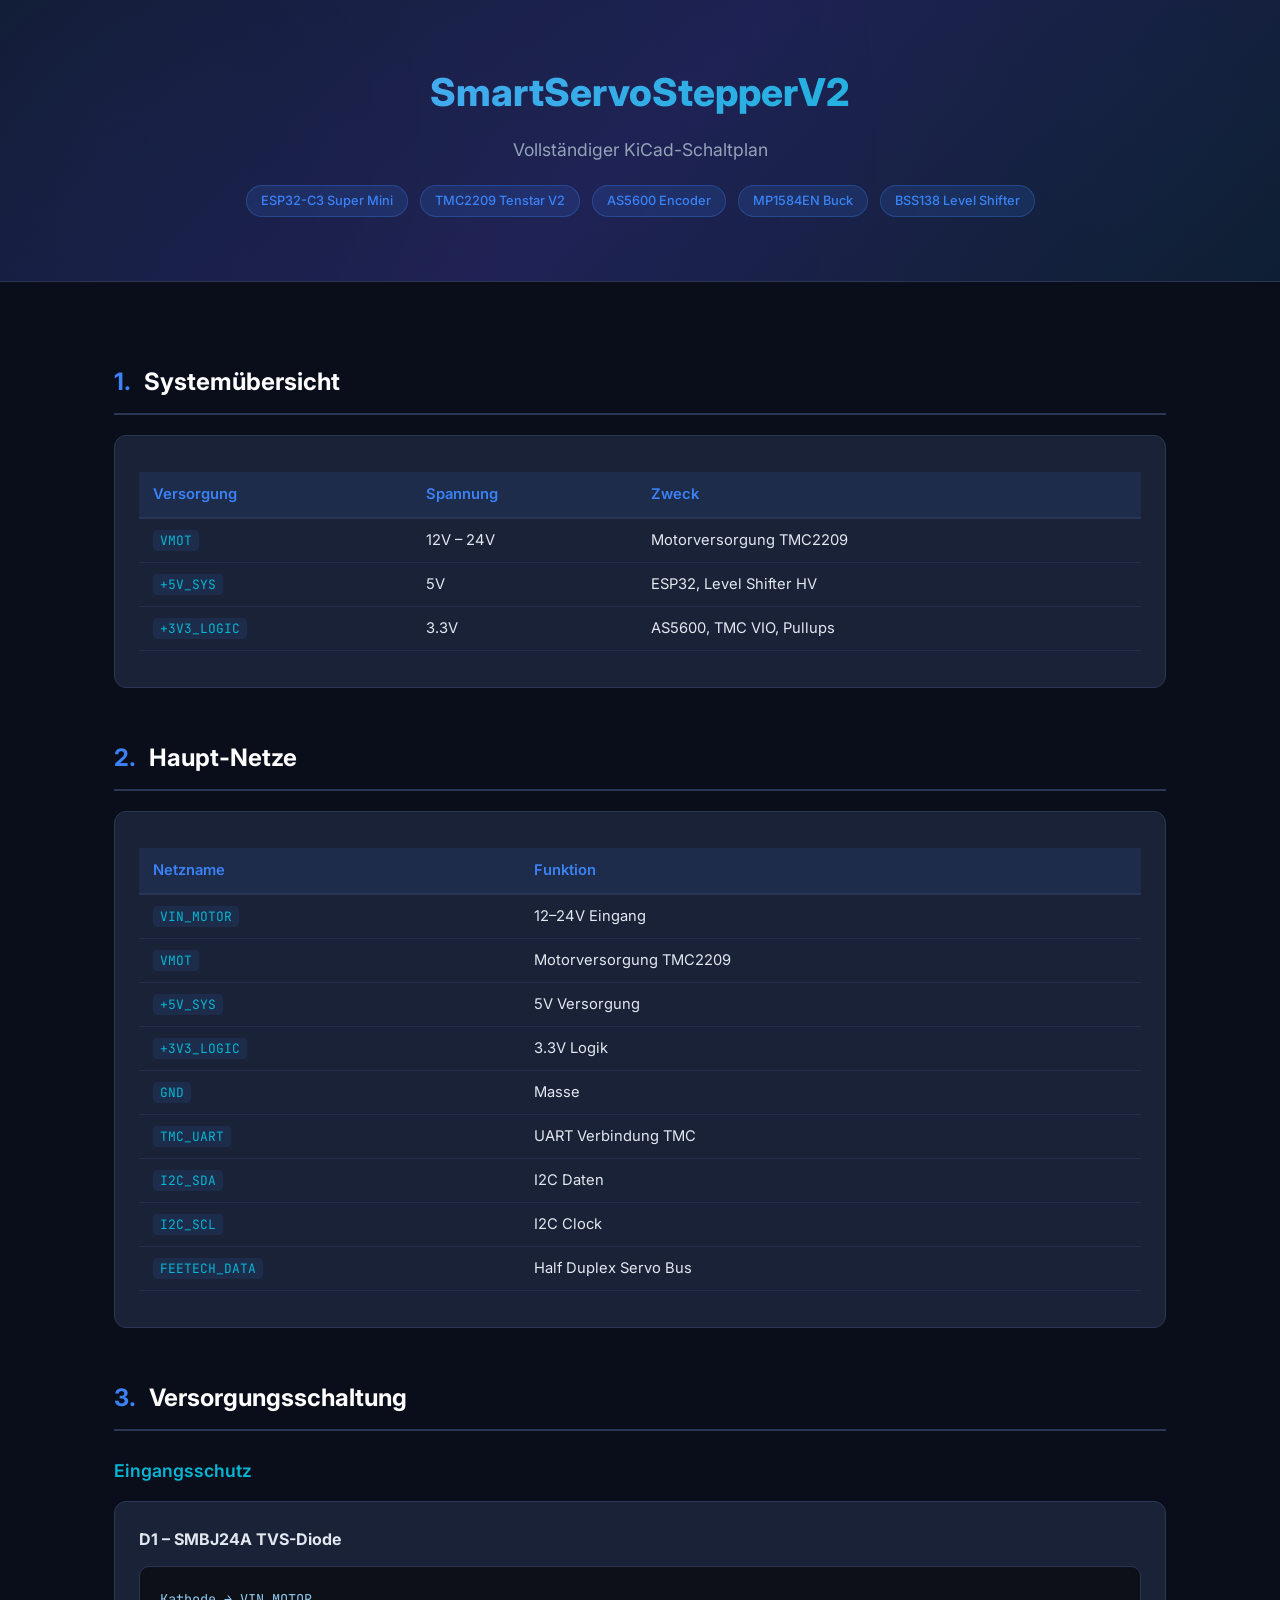
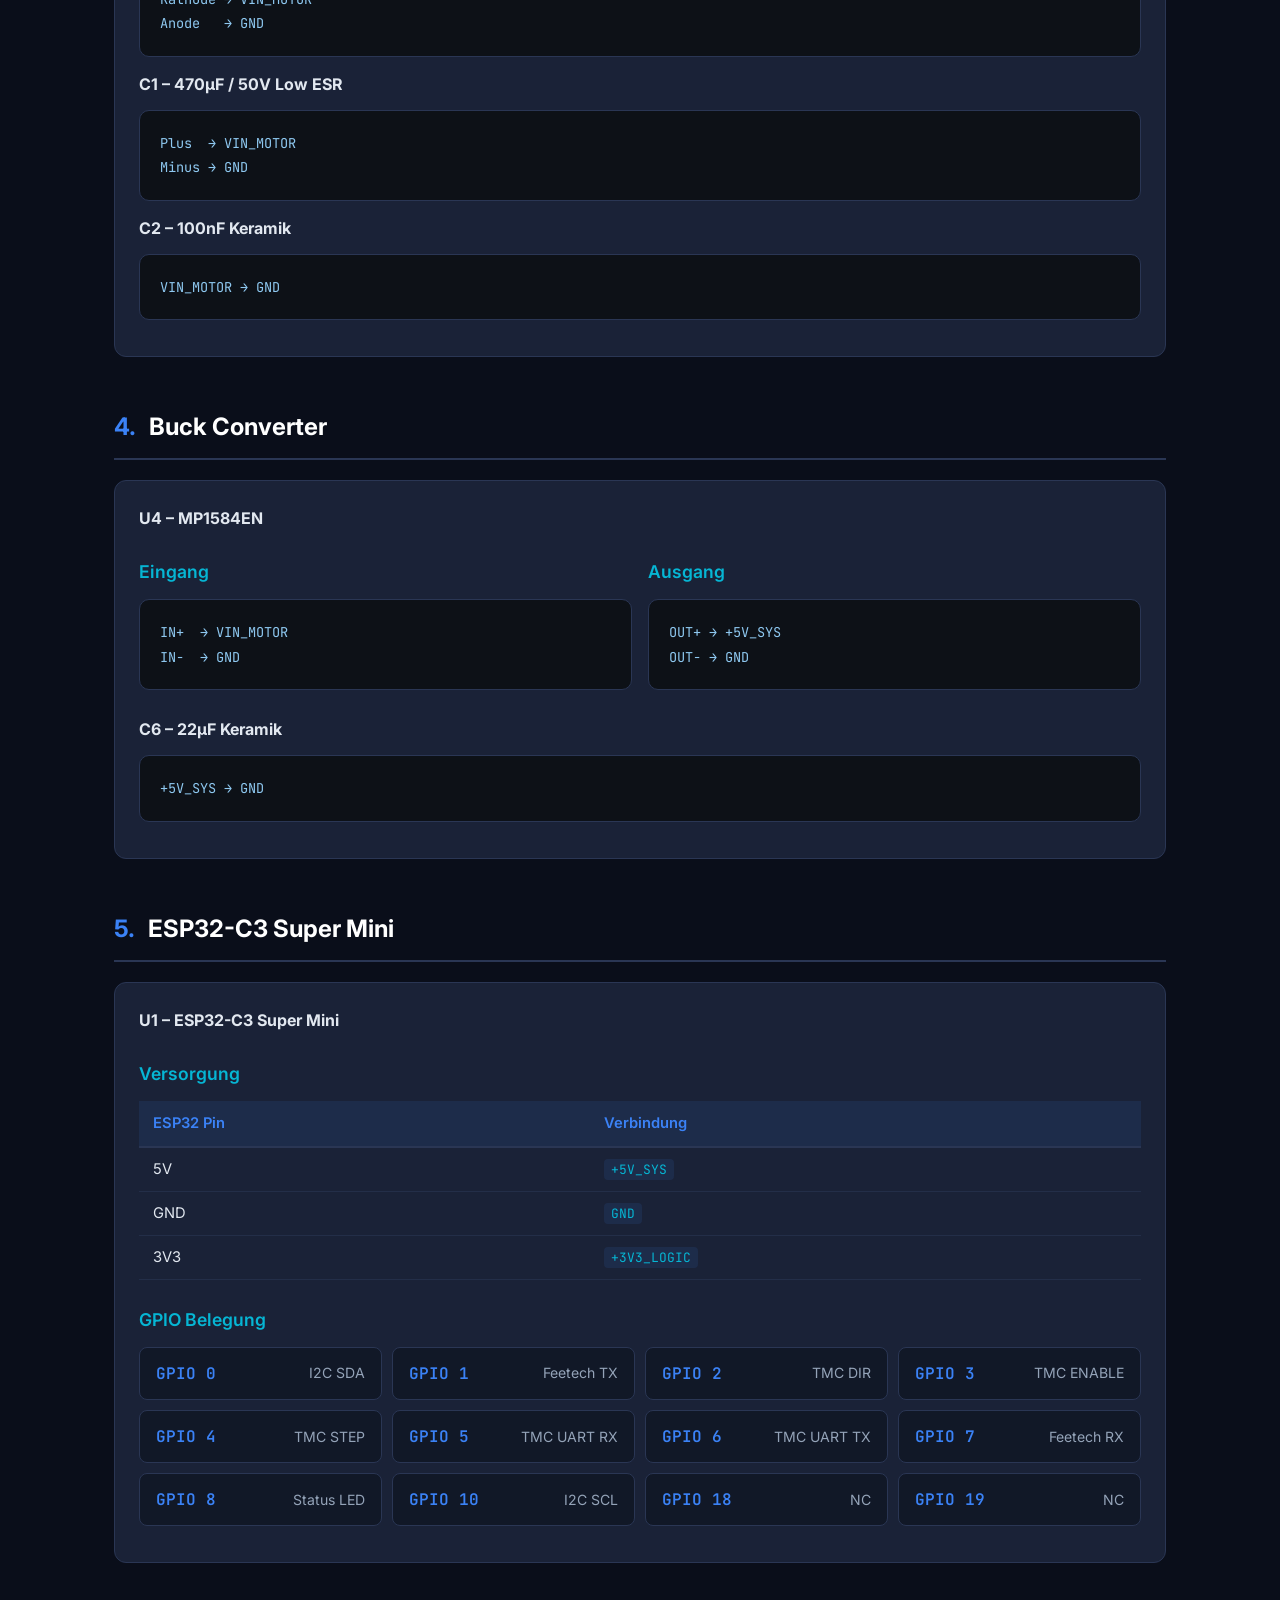
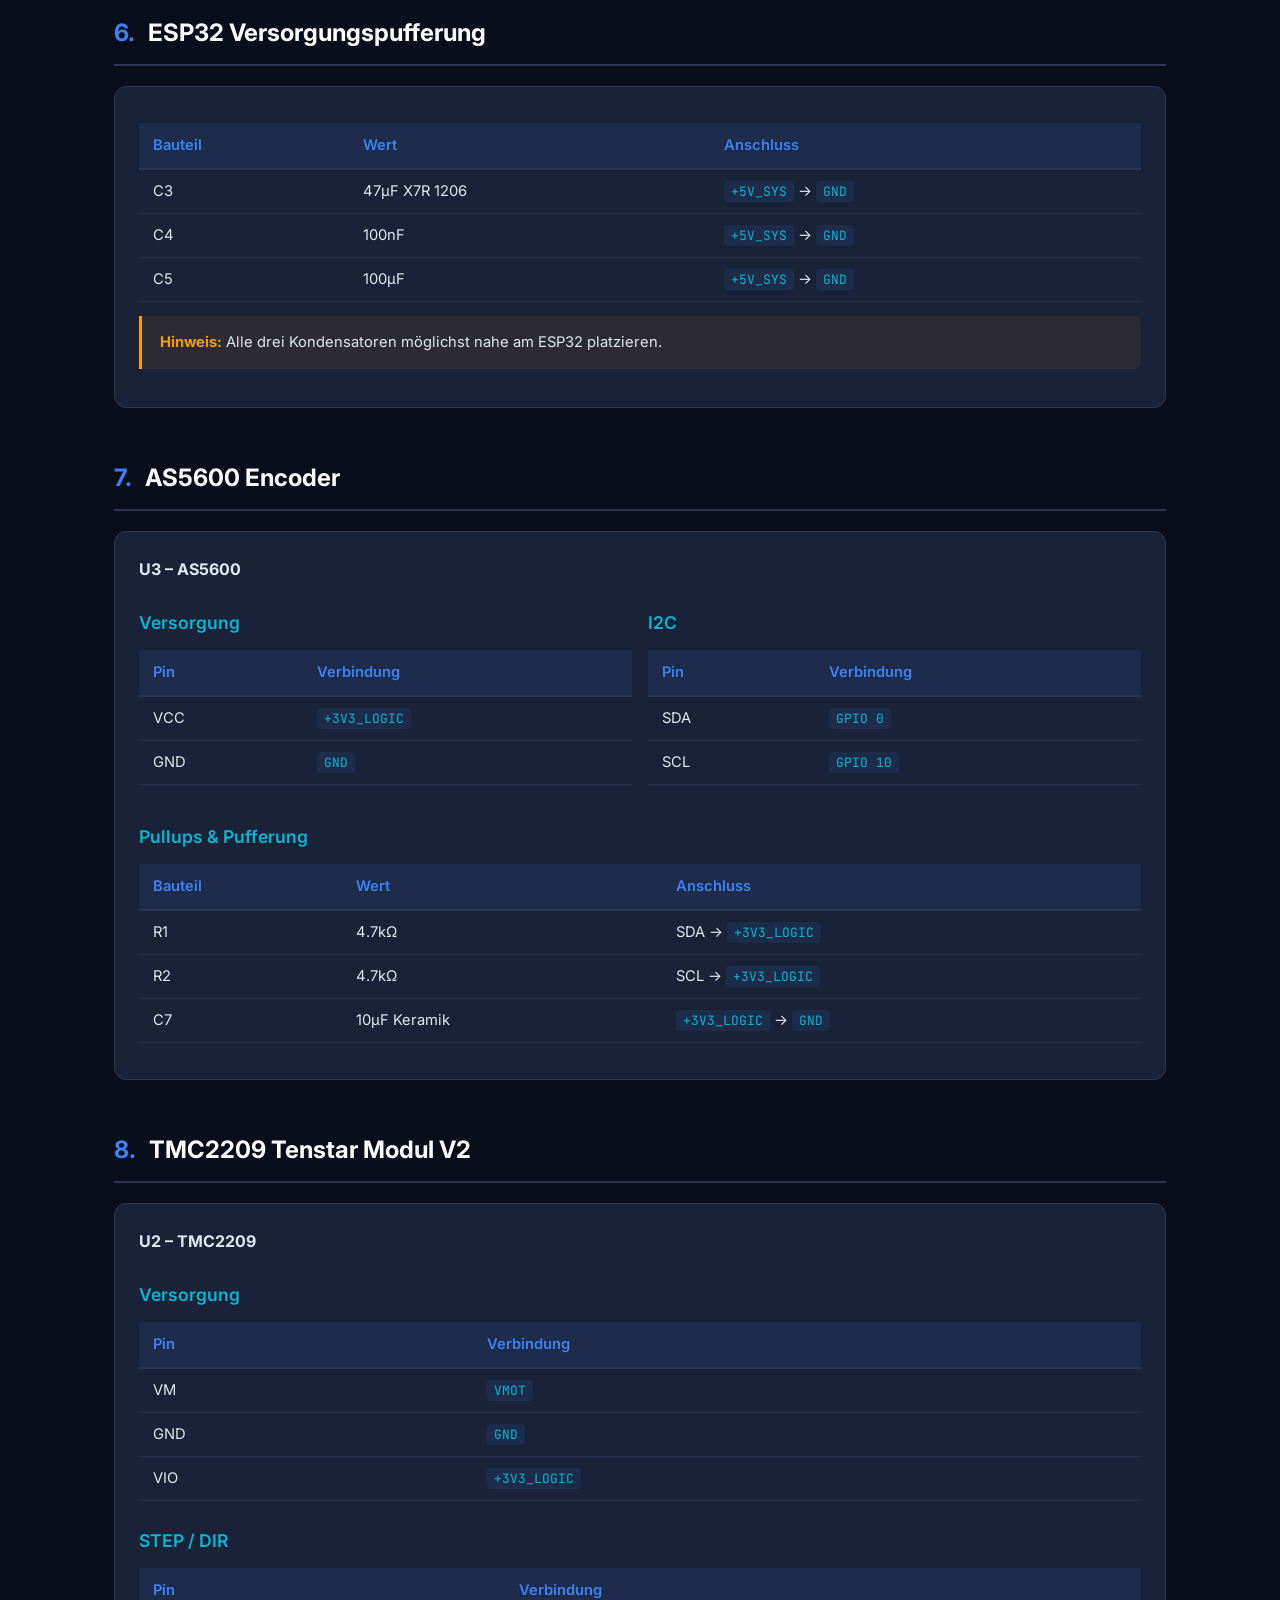
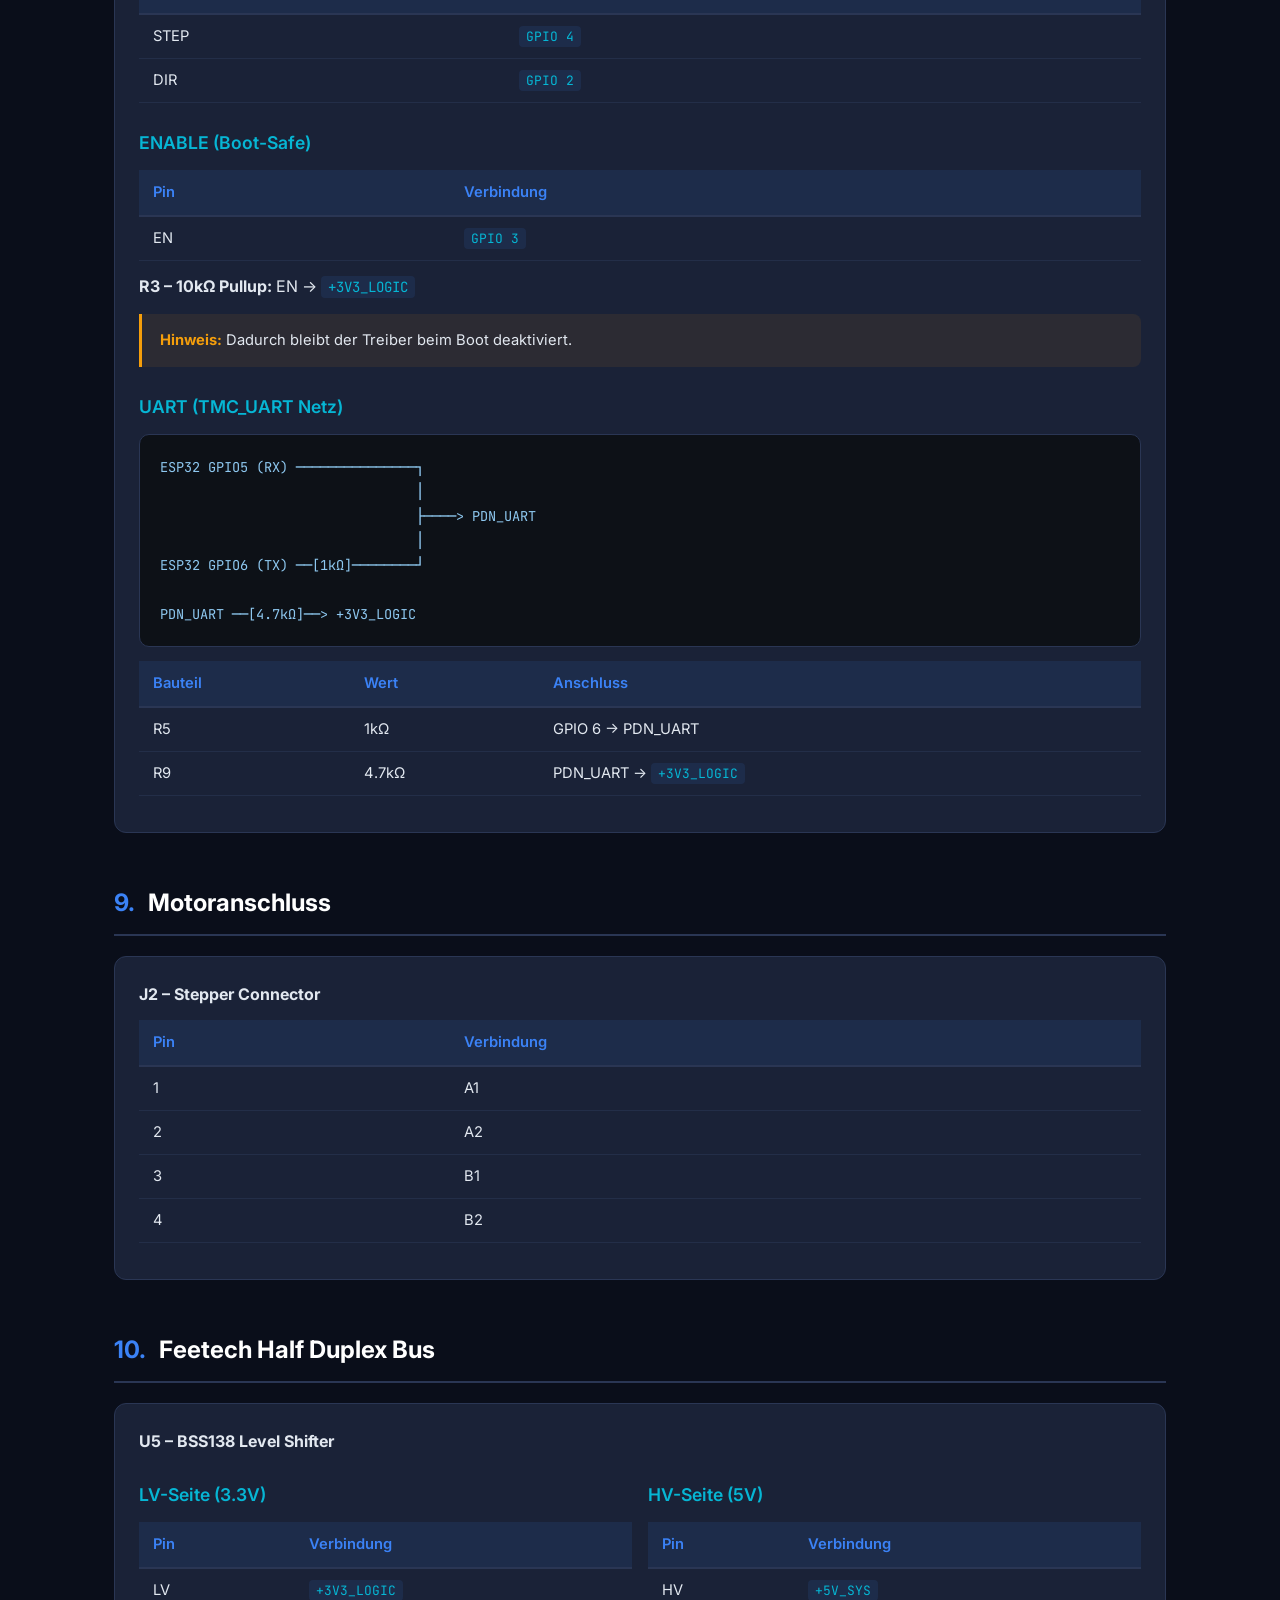
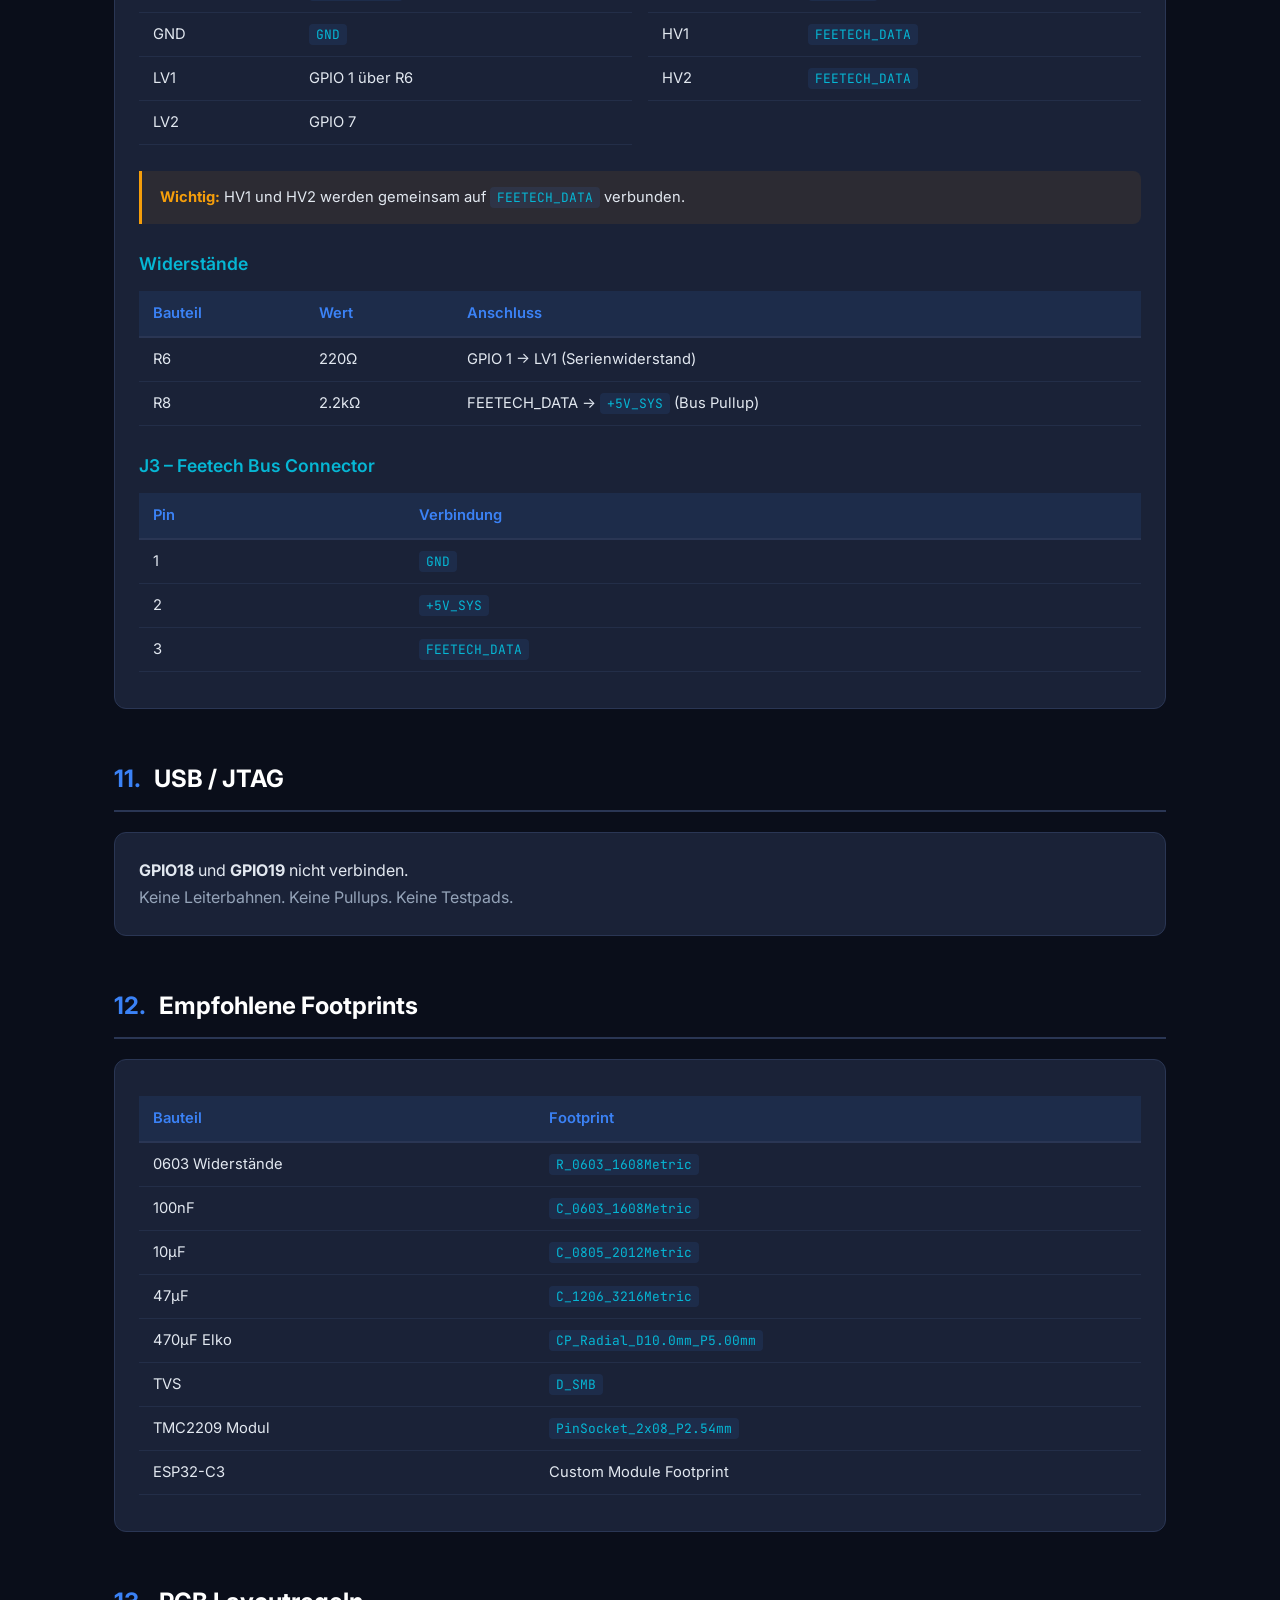
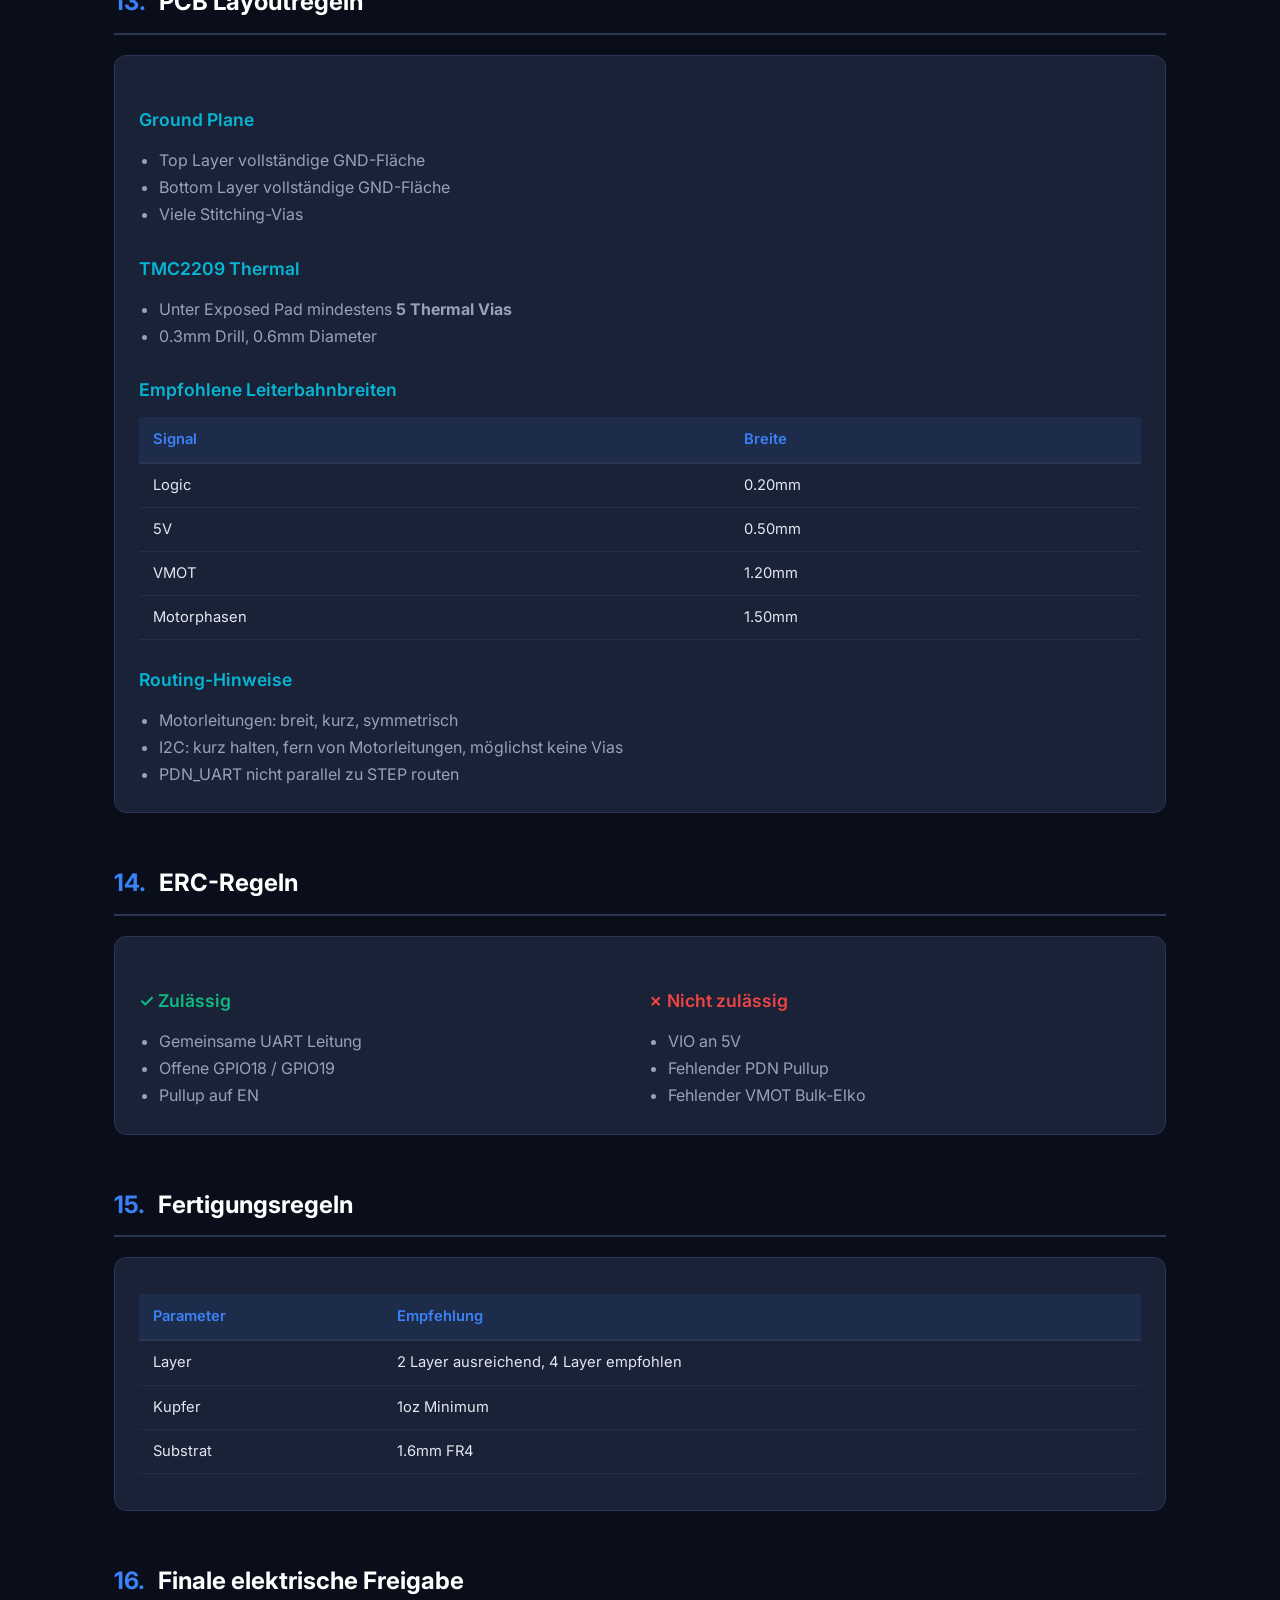
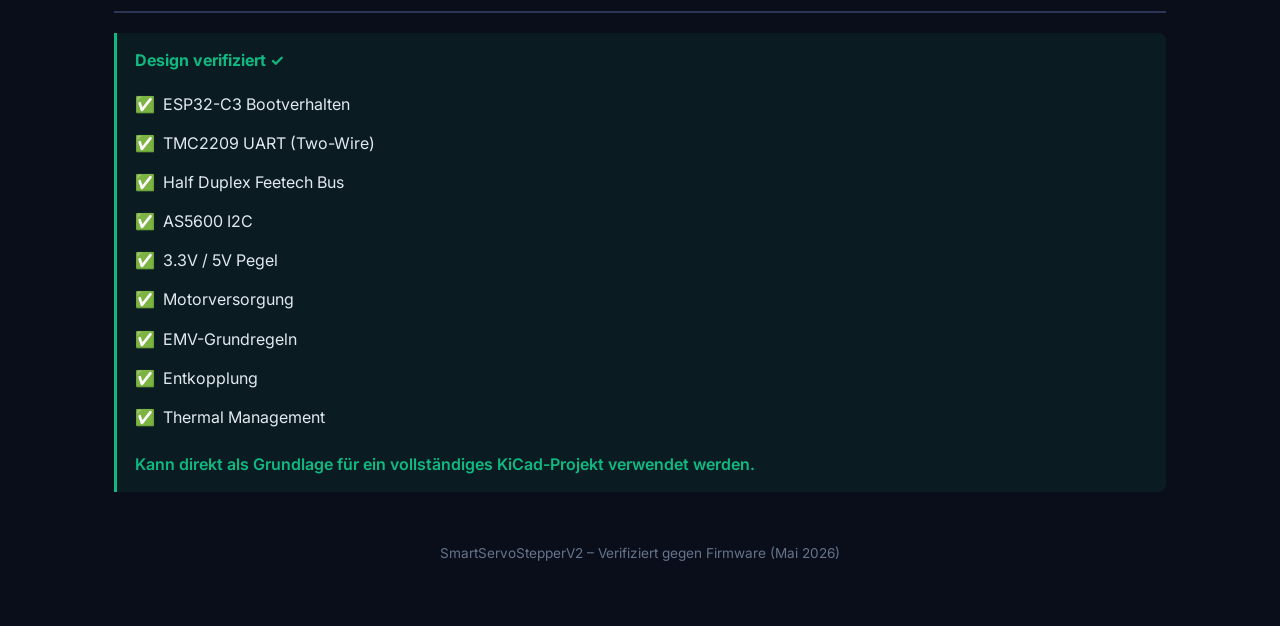
==== kicad/SmartServoStepperV2_Schematic.html @ 8434b0b7 "docs: Add HTML version of KiCad schematic reference" ====
<!DOCTYPE html>
<html lang="de">
<head>
<meta charset="UTF-8">
<meta name="viewport" content="width=device-width, initial-scale=1.0">
<title>SmartServoStepperV2 – KiCad Schaltplan</title>
<style>
@import url('https://fonts.googleapis.com/css2?family=Inter:wght@300;400;500;600;700;800&family=JetBrains+Mono:wght@400;500&display=swap');
*{margin:0;padding:0;box-sizing:border-box}
:root{--bg:#0a0e1a;--surface:#111827;--card:#1a2237;--border:#2a3654;--accent:#3b82f6;--accent2:#06b6d4;--green:#10b981;--yellow:#f59e0b;--red:#ef4444;--purple:#8b5cf6;--text:#e2e8f0;--muted:#94a3b8;--dim:#64748b}
body{font-family:'Inter',sans-serif;background:var(--bg);color:var(--text);line-height:1.7;padding:0}
.hero{background:linear-gradient(135deg,#0f172a 0%,#1e1b4b 50%,#0f172a 100%);padding:60px 40px;text-align:center;border-bottom:1px solid var(--border);position:relative;overflow:hidden}
.hero::before{content:'';position:absolute;top:-50%;left:-50%;width:200%;height:200%;background:radial-gradient(circle at 30% 50%,rgba(59,130,246,.08),transparent 50%),radial-gradient(circle at 70% 50%,rgba(6,182,212,.06),transparent 50%);animation:pulse 8s ease-in-out infinite alternate}
@keyframes pulse{0%{opacity:.5}100%{opacity:1}}
.hero h1{font-size:2.4em;font-weight:800;background:linear-gradient(135deg,#60a5fa,#06b6d4);-webkit-background-clip:text;-webkit-text-fill-color:transparent;position:relative}
.hero p{color:var(--muted);margin-top:10px;font-size:1.1em;position:relative}
.badge{display:inline-block;background:rgba(59,130,246,.15);border:1px solid rgba(59,130,246,.3);color:var(--accent);padding:4px 14px;border-radius:20px;font-size:.8em;margin:4px;font-weight:500}
.container{max-width:1100px;margin:0 auto;padding:30px 24px 60px}
h2{font-size:1.5em;font-weight:700;margin:50px 0 20px;padding-bottom:10px;border-bottom:2px solid var(--border);color:#fff}
h2 .num{color:var(--accent);margin-right:8px}
h3{font-size:1.1em;font-weight:600;color:var(--accent2);margin:25px 0 12px}
.card{background:var(--card);border:1px solid var(--border);border-radius:12px;padding:24px;margin:16px 0;transition:border-color .3s}
.card:hover{border-color:var(--accent)}
table{width:100%;border-collapse:collapse;margin:12px 0;font-size:.92em}
th{background:rgba(59,130,246,.1);color:var(--accent);text-align:left;padding:10px 14px;font-weight:600;border-bottom:2px solid var(--border)}
td{padding:9px 14px;border-bottom:1px solid rgba(42,54,84,.6)}
tr:hover td{background:rgba(59,130,246,.04)}
code{font-family:'JetBrains Mono',monospace;background:rgba(59,130,246,.1);padding:2px 7px;border-radius:4px;font-size:.88em;color:var(--accent2)}
.schem{background:#0d1117;border:1px solid var(--border);border-radius:10px;padding:20px;margin:12px 0;font-family:'JetBrains Mono',monospace;font-size:.85em;line-height:1.8;white-space:pre;overflow-x:auto;color:#8ec8f0}
.note{background:rgba(245,158,11,.08);border-left:3px solid var(--yellow);padding:14px 18px;border-radius:0 8px 8px 0;margin:14px 0;font-size:.92em}
.note strong{color:var(--yellow)}
.ok{background:rgba(16,185,129,.08);border-left:3px solid var(--green);padding:14px 18px;border-radius:0 8px 8px 0;margin:14px 0}
.ok strong{color:var(--green)}
.checklist{list-style:none;padding:0}
.checklist li{padding:6px 0;padding-left:28px;position:relative}
.checklist li::before{content:'✅';position:absolute;left:0}
.grid2{display:grid;grid-template-columns:1fr 1fr;gap:16px}
@media(max-width:700px){.grid2{grid-template-columns:1fr}}
.pin-grid{display:grid;grid-template-columns:repeat(auto-fill,minmax(220px,1fr));gap:10px;margin:12px 0}
.pin{background:var(--surface);border:1px solid var(--border);border-radius:8px;padding:12px 16px;display:flex;justify-content:space-between;align-items:center}
.pin .gpio{font-family:'JetBrains Mono',monospace;font-weight:600;color:var(--accent)}
.pin .fn{color:var(--muted);font-size:.88em}
.tag{display:inline-block;padding:2px 8px;border-radius:4px;font-size:.75em;font-weight:600}
.tag-pwr{background:rgba(239,68,68,.15);color:var(--red)}
.tag-sig{background:rgba(59,130,246,.15);color:var(--accent)}
.tag-bus{background:rgba(139,92,246,.15);color:var(--purple)}
.tag-io{background:rgba(16,185,129,.15);color:var(--green)}
</style>
</head>
<body>

<div class="hero">
<h1>SmartServoStepperV2</h1>
<p>Vollständiger KiCad-Schaltplan</p>
<div style="margin-top:16px">
<span class="badge">ESP32-C3 Super Mini</span>
<span class="badge">TMC2209 Tenstar V2</span>
<span class="badge">AS5600 Encoder</span>
<span class="badge">MP1584EN Buck</span>
<span class="badge">BSS138 Level Shifter</span>
</div>
</div>

<div class="container">

<!-- 1. Systemübersicht -->
<h2><span class="num">1.</span> Systemübersicht</h2>
<div class="card">
<table>
<tr><th>Versorgung</th><th>Spannung</th><th>Zweck</th></tr>
<tr><td><code>VMOT</code></td><td>12V – 24V</td><td>Motorversorgung TMC2209</td></tr>
<tr><td><code>+5V_SYS</code></td><td>5V</td><td>ESP32, Level Shifter HV</td></tr>
<tr><td><code>+3V3_LOGIC</code></td><td>3.3V</td><td>AS5600, TMC VIO, Pullups</td></tr>
</table>
</div>

<!-- 2. Haupt-Netze -->
<h2><span class="num">2.</span> Haupt-Netze</h2>
<div class="card">
<table>
<tr><th>Netzname</th><th>Funktion</th></tr>
<tr><td><code>VIN_MOTOR</code></td><td>12–24V Eingang</td></tr>
<tr><td><code>VMOT</code></td><td>Motorversorgung TMC2209</td></tr>
<tr><td><code>+5V_SYS</code></td><td>5V Versorgung</td></tr>
<tr><td><code>+3V3_LOGIC</code></td><td>3.3V Logik</td></tr>
<tr><td><code>GND</code></td><td>Masse</td></tr>
<tr><td><code>TMC_UART</code></td><td>UART Verbindung TMC</td></tr>
<tr><td><code>I2C_SDA</code></td><td>I2C Daten</td></tr>
<tr><td><code>I2C_SCL</code></td><td>I2C Clock</td></tr>
<tr><td><code>FEETECH_DATA</code></td><td>Half Duplex Servo Bus</td></tr>
</table>
</div>

<!-- 3. Versorgungsschaltung -->
<h2><span class="num">3.</span> Versorgungsschaltung</h2>

<h3>Eingangsschutz</h3>
<div class="card">
<p><strong>D1 – SMBJ24A TVS-Diode</strong></p>
<div class="schem">Kathode → VIN_MOTOR
Anode   → GND</div>
<p style="margin-top:14px"><strong>C1 – 470µF / 50V Low ESR</strong></p>
<div class="schem">Plus  → VIN_MOTOR
Minus → GND</div>
<p style="margin-top:14px"><strong>C2 – 100nF Keramik</strong></p>
<div class="schem">VIN_MOTOR → GND</div>
</div>

<!-- 4. Buck Converter -->
<h2><span class="num">4.</span> Buck Converter</h2>
<div class="card">
<p><strong>U4 – MP1584EN</strong></p>
<div class="grid2">
<div>
<h3>Eingang</h3>
<div class="schem">IN+  → VIN_MOTOR
IN−  → GND</div>
</div>
<div>
<h3>Ausgang</h3>
<div class="schem">OUT+ → +5V_SYS
OUT− → GND</div>
</div>
</div>
<p style="margin-top:14px"><strong>C6 – 22µF Keramik</strong></p>
<div class="schem">+5V_SYS → GND</div>
</div>

<!-- 5. ESP32-C3 -->
<h2><span class="num">5.</span> ESP32-C3 Super Mini</h2>
<div class="card">
<p><strong>U1 – ESP32-C3 Super Mini</strong></p>

<h3>Versorgung</h3>
<table>
<tr><th>ESP32 Pin</th><th>Verbindung</th></tr>
<tr><td>5V</td><td><code>+5V_SYS</code></td></tr>
<tr><td>GND</td><td><code>GND</code></td></tr>
<tr><td>3V3</td><td><code>+3V3_LOGIC</code></td></tr>
</table>

<h3>GPIO Belegung</h3>
<div class="pin-grid">
<div class="pin"><span class="gpio">GPIO 0</span><span class="fn">I2C SDA</span></div>
<div class="pin"><span class="gpio">GPIO 1</span><span class="fn">Feetech TX</span></div>
<div class="pin"><span class="gpio">GPIO 2</span><span class="fn">TMC DIR</span></div>
<div class="pin"><span class="gpio">GPIO 3</span><span class="fn">TMC ENABLE</span></div>
<div class="pin"><span class="gpio">GPIO 4</span><span class="fn">TMC STEP</span></div>
<div class="pin"><span class="gpio">GPIO 5</span><span class="fn">TMC UART RX</span></div>
<div class="pin"><span class="gpio">GPIO 6</span><span class="fn">TMC UART TX</span></div>
<div class="pin"><span class="gpio">GPIO 7</span><span class="fn">Feetech RX</span></div>
<div class="pin"><span class="gpio">GPIO 8</span><span class="fn">Status LED</span></div>
<div class="pin"><span class="gpio">GPIO 10</span><span class="fn">I2C SCL</span></div>
<div class="pin"><span class="gpio">GPIO 18</span><span class="fn">NC</span></div>
<div class="pin"><span class="gpio">GPIO 19</span><span class="fn">NC</span></div>
</div>
</div>

<!-- 6. ESP32 Pufferung -->
<h2><span class="num">6.</span> ESP32 Versorgungspufferung</h2>
<div class="card">
<table>
<tr><th>Bauteil</th><th>Wert</th><th>Anschluss</th></tr>
<tr><td>C3</td><td>47µF X7R 1206</td><td><code>+5V_SYS</code> → <code>GND</code></td></tr>
<tr><td>C4</td><td>100nF</td><td><code>+5V_SYS</code> → <code>GND</code></td></tr>
<tr><td>C5</td><td>100µF</td><td><code>+5V_SYS</code> → <code>GND</code></td></tr>
</table>
<div class="note"><strong>Hinweis:</strong> Alle drei Kondensatoren möglichst nahe am ESP32 platzieren.</div>
</div>

<!-- 7. AS5600 -->
<h2><span class="num">7.</span> AS5600 Encoder</h2>
<div class="card">
<p><strong>U3 – AS5600</strong></p>
<div class="grid2">
<div>
<h3>Versorgung</h3>
<table>
<tr><th>Pin</th><th>Verbindung</th></tr>
<tr><td>VCC</td><td><code>+3V3_LOGIC</code></td></tr>
<tr><td>GND</td><td><code>GND</code></td></tr>
</table>
</div>
<div>
<h3>I2C</h3>
<table>
<tr><th>Pin</th><th>Verbindung</th></tr>
<tr><td>SDA</td><td><code>GPIO 0</code></td></tr>
<tr><td>SCL</td><td><code>GPIO 10</code></td></tr>
</table>
</div>
</div>

<h3>Pullups &amp; Pufferung</h3>
<table>
<tr><th>Bauteil</th><th>Wert</th><th>Anschluss</th></tr>
<tr><td>R1</td><td>4.7kΩ</td><td>SDA → <code>+3V3_LOGIC</code></td></tr>
<tr><td>R2</td><td>4.7kΩ</td><td>SCL → <code>+3V3_LOGIC</code></td></tr>
<tr><td>C7</td><td>10µF Keramik</td><td><code>+3V3_LOGIC</code> → <code>GND</code></td></tr>
</table>
</div>

<!-- 8. TMC2209 -->
<h2><span class="num">8.</span> TMC2209 Tenstar Modul V2</h2>
<div class="card">
<p><strong>U2 – TMC2209</strong></p>

<h3>Versorgung</h3>
<table>
<tr><th>Pin</th><th>Verbindung</th></tr>
<tr><td>VM</td><td><code>VMOT</code></td></tr>
<tr><td>GND</td><td><code>GND</code></td></tr>
<tr><td>VIO</td><td><code>+3V3_LOGIC</code></td></tr>
</table>

<h3>STEP / DIR</h3>
<table>
<tr><th>Pin</th><th>Verbindung</th></tr>
<tr><td>STEP</td><td><code>GPIO 4</code></td></tr>
<tr><td>DIR</td><td><code>GPIO 2</code></td></tr>
</table>

<h3>ENABLE (Boot-Safe)</h3>
<table>
<tr><th>Pin</th><th>Verbindung</th></tr>
<tr><td>EN</td><td><code>GPIO 3</code></td></tr>
</table>
<p><strong>R3 – 10kΩ Pullup:</strong> EN → <code>+3V3_LOGIC</code></p>
<div class="note"><strong>Hinweis:</strong> Dadurch bleibt der Treiber beim Boot deaktiviert.</div>

<h3>UART (TMC_UART Netz)</h3>
<div class="schem">ESP32 GPIO5 (RX) ───────────────┐
                                │
                                ├────&gt; PDN_UART
                                │
ESP32 GPIO6 (TX) ──[1kΩ]────────┘

PDN_UART ──[4.7kΩ]──&gt; +3V3_LOGIC</div>
<table style="margin-top:14px">
<tr><th>Bauteil</th><th>Wert</th><th>Anschluss</th></tr>
<tr><td>R5</td><td>1kΩ</td><td>GPIO 6 → PDN_UART</td></tr>
<tr><td>R9</td><td>4.7kΩ</td><td>PDN_UART → <code>+3V3_LOGIC</code></td></tr>
</table>
</div>

<!-- 9. Motoranschluss -->
<h2><span class="num">9.</span> Motoranschluss</h2>
<div class="card">
<p><strong>J2 – Stepper Connector</strong></p>
<table>
<tr><th>Pin</th><th>Verbindung</th></tr>
<tr><td>1</td><td>A1</td></tr>
<tr><td>2</td><td>A2</td></tr>
<tr><td>3</td><td>B1</td></tr>
<tr><td>4</td><td>B2</td></tr>
</table>
</div>

<!-- 10. Feetech Bus -->
<h2><span class="num">10.</span> Feetech Half Duplex Bus</h2>
<div class="card">
<p><strong>U5 – BSS138 Level Shifter</strong></p>
<div class="grid2">
<div>
<h3>LV-Seite (3.3V)</h3>
<table>
<tr><th>Pin</th><th>Verbindung</th></tr>
<tr><td>LV</td><td><code>+3V3_LOGIC</code></td></tr>
<tr><td>GND</td><td><code>GND</code></td></tr>
<tr><td>LV1</td><td>GPIO 1 über R6</td></tr>
<tr><td>LV2</td><td>GPIO 7</td></tr>
</table>
</div>
<div>
<h3>HV-Seite (5V)</h3>
<table>
<tr><th>Pin</th><th>Verbindung</th></tr>
<tr><td>HV</td><td><code>+5V_SYS</code></td></tr>
<tr><td>HV1</td><td><code>FEETECH_DATA</code></td></tr>
<tr><td>HV2</td><td><code>FEETECH_DATA</code></td></tr>
</table>
</div>
</div>
<div class="note"><strong>Wichtig:</strong> HV1 und HV2 werden gemeinsam auf <code>FEETECH_DATA</code> verbunden.</div>

<h3>Widerstände</h3>
<table>
<tr><th>Bauteil</th><th>Wert</th><th>Anschluss</th></tr>
<tr><td>R6</td><td>220Ω</td><td>GPIO 1 → LV1 (Serienwiderstand)</td></tr>
<tr><td>R8</td><td>2.2kΩ</td><td>FEETECH_DATA → <code>+5V_SYS</code> (Bus Pullup)</td></tr>
</table>

<h3>J3 – Feetech Bus Connector</h3>
<table>
<tr><th>Pin</th><th>Verbindung</th></tr>
<tr><td>1</td><td><code>GND</code></td></tr>
<tr><td>2</td><td><code>+5V_SYS</code></td></tr>
<tr><td>3</td><td><code>FEETECH_DATA</code></td></tr>
</table>
</div>

<!-- 11. USB/JTAG -->
<h2><span class="num">11.</span> USB / JTAG</h2>
<div class="card">
<p><strong>GPIO18</strong> und <strong>GPIO19</strong> nicht verbinden.</p>
<p style="color:var(--muted)">Keine Leiterbahnen. Keine Pullups. Keine Testpads.</p>
</div>

<!-- 12. Footprints -->
<h2><span class="num">12.</span> Empfohlene Footprints</h2>
<div class="card">
<table>
<tr><th>Bauteil</th><th>Footprint</th></tr>
<tr><td>0603 Widerstände</td><td><code>R_0603_1608Metric</code></td></tr>
<tr><td>100nF</td><td><code>C_0603_1608Metric</code></td></tr>
<tr><td>10µF</td><td><code>C_0805_2012Metric</code></td></tr>
<tr><td>47µF</td><td><code>C_1206_3216Metric</code></td></tr>
<tr><td>470µF Elko</td><td><code>CP_Radial_D10.0mm_P5.00mm</code></td></tr>
<tr><td>TVS</td><td><code>D_SMB</code></td></tr>
<tr><td>TMC2209 Modul</td><td><code>PinSocket_2x08_P2.54mm</code></td></tr>
<tr><td>ESP32-C3</td><td>Custom Module Footprint</td></tr>
</table>
</div>

<!-- 13. PCB Layoutregeln -->
<h2><span class="num">13.</span> PCB Layoutregeln</h2>
<div class="card">
<h3>Ground Plane</h3>
<ul style="padding-left:20px;color:var(--muted)">
<li>Top Layer vollständige GND-Fläche</li>
<li>Bottom Layer vollständige GND-Fläche</li>
<li>Viele Stitching-Vias</li>
</ul>

<h3>TMC2209 Thermal</h3>
<ul style="padding-left:20px;color:var(--muted)">
<li>Unter Exposed Pad mindestens <strong>5 Thermal Vias</strong></li>
<li>0.3mm Drill, 0.6mm Diameter</li>
</ul>

<h3>Empfohlene Leiterbahnbreiten</h3>
<table>
<tr><th>Signal</th><th>Breite</th></tr>
<tr><td>Logic</td><td>0.20mm</td></tr>
<tr><td>5V</td><td>0.50mm</td></tr>
<tr><td>VMOT</td><td>1.20mm</td></tr>
<tr><td>Motorphasen</td><td>1.50mm</td></tr>
</table>

<h3>Routing-Hinweise</h3>
<ul style="padding-left:20px;color:var(--muted)">
<li>Motorleitungen: breit, kurz, symmetrisch</li>
<li>I2C: kurz halten, fern von Motorleitungen, möglichst keine Vias</li>
<li>PDN_UART nicht parallel zu STEP routen</li>
</ul>
</div>

<!-- 14. ERC -->
<h2><span class="num">14.</span> ERC-Regeln</h2>
<div class="card">
<div class="grid2">
<div>
<h3 style="color:var(--green)">✓ Zulässig</h3>
<ul style="padding-left:20px;color:var(--muted)">
<li>Gemeinsame UART Leitung</li>
<li>Offene GPIO18 / GPIO19</li>
<li>Pullup auf EN</li>
</ul>
</div>
<div>
<h3 style="color:var(--red)">✗ Nicht zulässig</h3>
<ul style="padding-left:20px;color:var(--muted)">
<li>VIO an 5V</li>
<li>Fehlender PDN Pullup</li>
<li>Fehlender VMOT Bulk-Elko</li>
</ul>
</div>
</div>
</div>

<!-- 15. Fertigung -->
<h2><span class="num">15.</span> Fertigungsregeln</h2>
<div class="card">
<table>
<tr><th>Parameter</th><th>Empfehlung</th></tr>
<tr><td>Layer</td><td>2 Layer ausreichend, 4 Layer empfohlen</td></tr>
<tr><td>Kupfer</td><td>1oz Minimum</td></tr>
<tr><td>Substrat</td><td>1.6mm FR4</td></tr>
</table>
</div>

<!-- 16. Freigabe -->
<h2><span class="num">16.</span> Finale elektrische Freigabe</h2>
<div class="ok">
<strong>Design verifiziert ✓</strong>
<ul class="checklist" style="margin-top:10px">
<li>ESP32-C3 Bootverhalten</li>
<li>TMC2209 UART (Two-Wire)</li>
<li>Half Duplex Feetech Bus</li>
<li>AS5600 I2C</li>
<li>3.3V / 5V Pegel</li>
<li>Motorversorgung</li>
<li>EMV-Grundregeln</li>
<li>Entkopplung</li>
<li>Thermal Management</li>
</ul>
<p style="margin-top:14px;color:var(--green);font-weight:600">Kann direkt als Grundlage für ein vollständiges KiCad-Projekt verwendet werden.</p>
</div>

<p style="text-align:center;color:var(--dim);margin-top:50px;font-size:.85em">SmartServoStepperV2 – Verifiziert gegen Firmware (Mai 2026)</p>

</div>
</body>
</html>
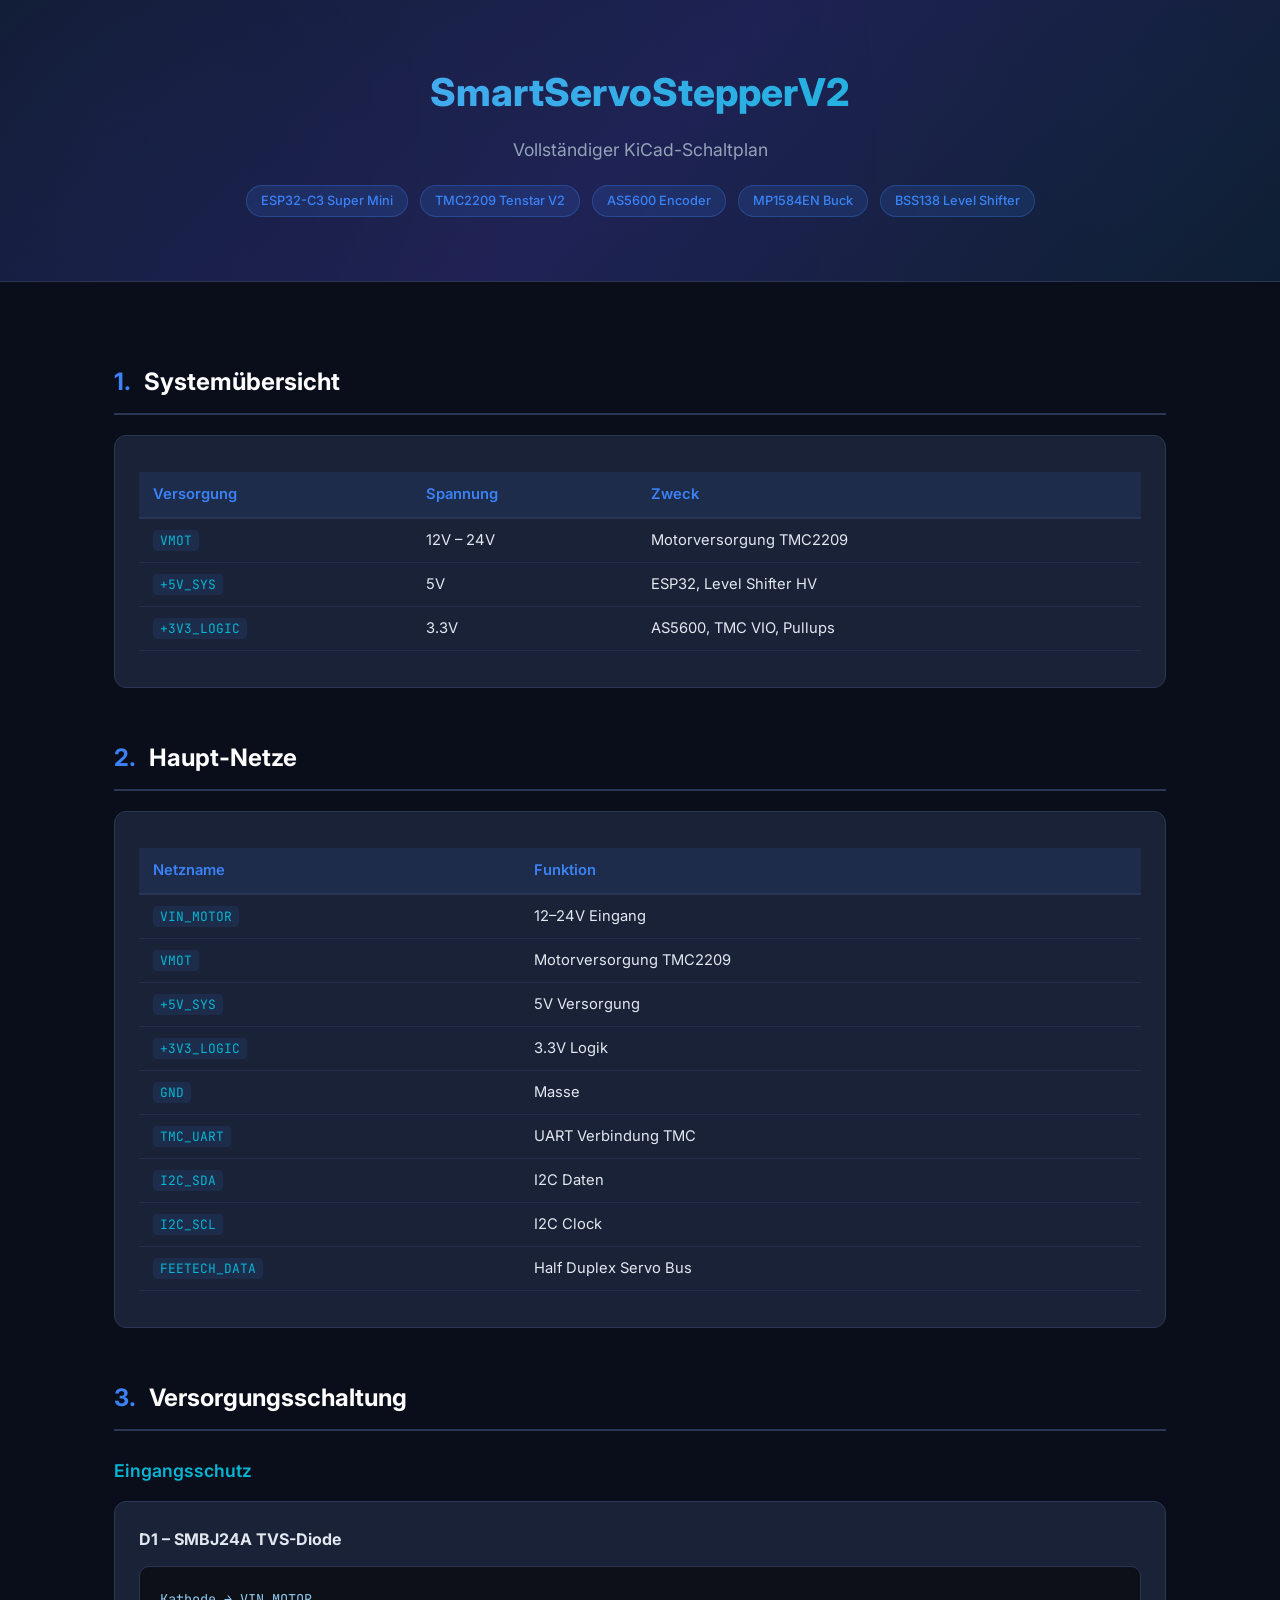
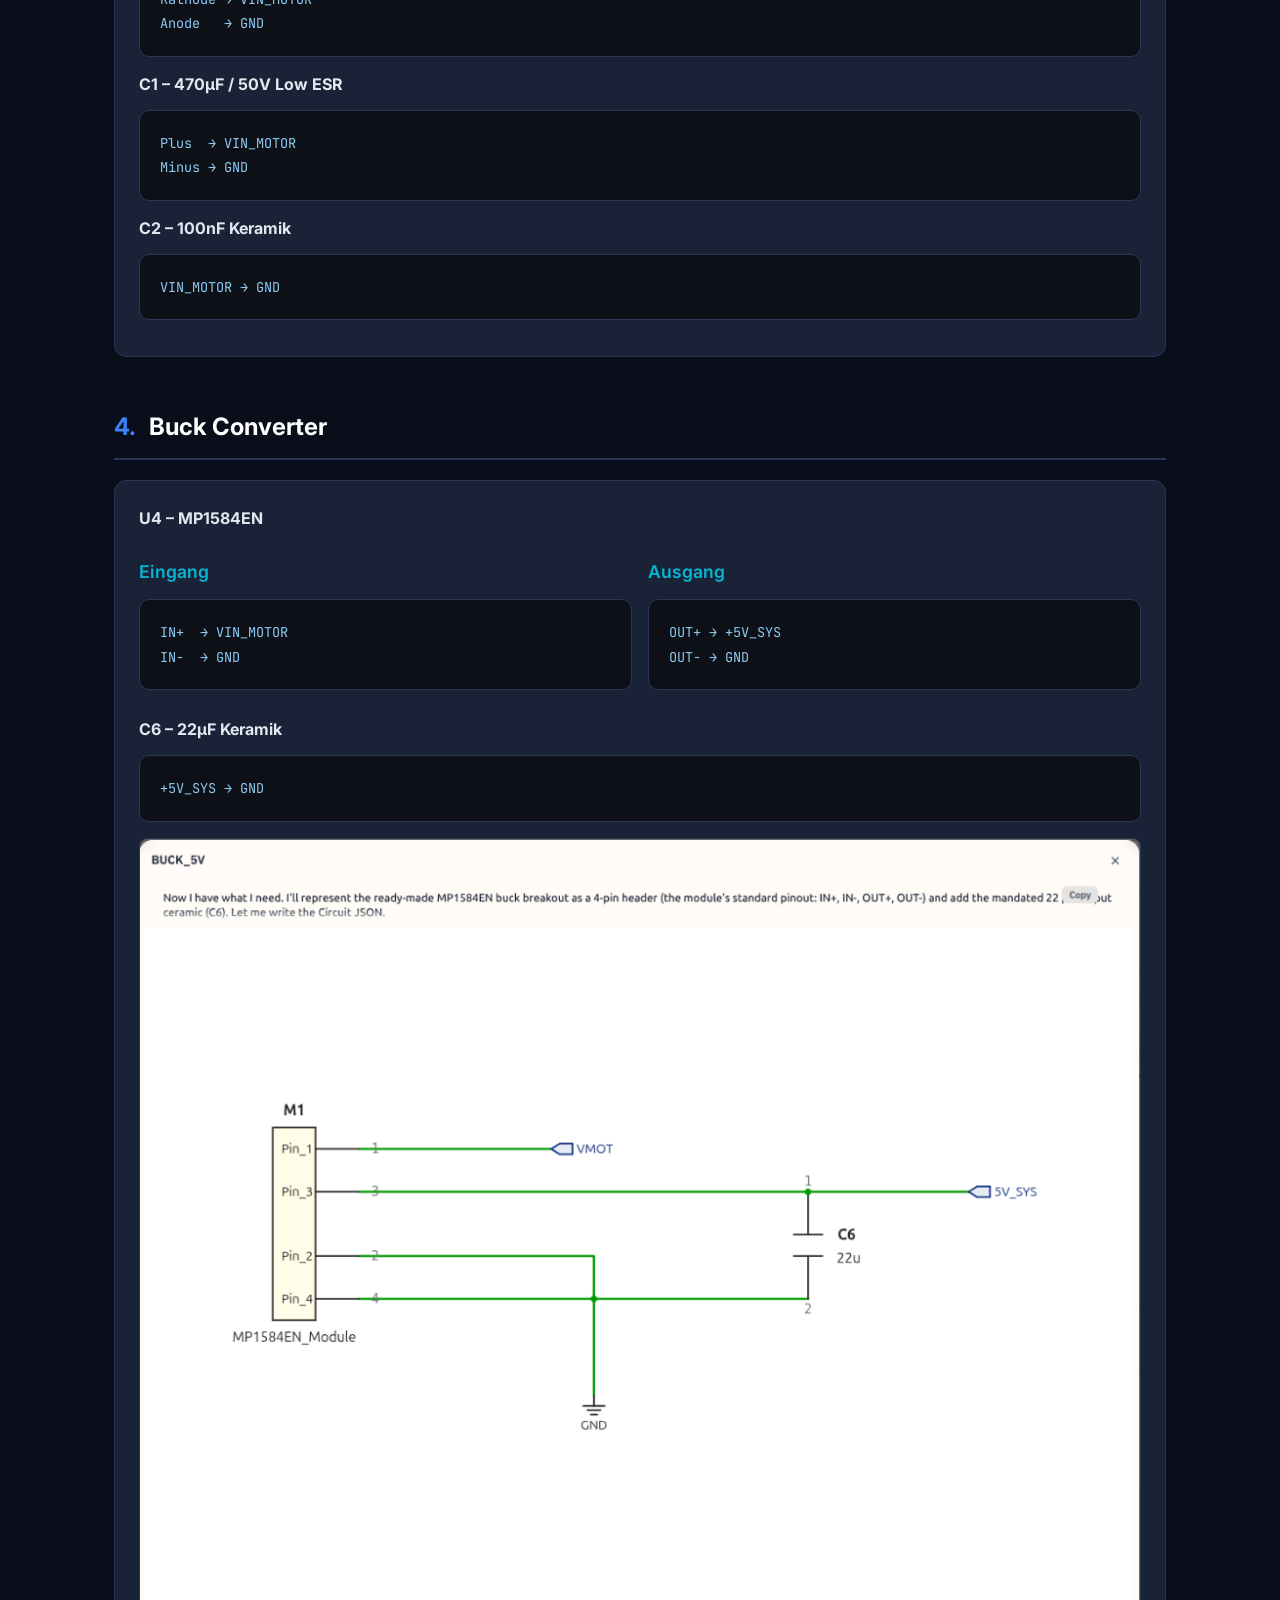
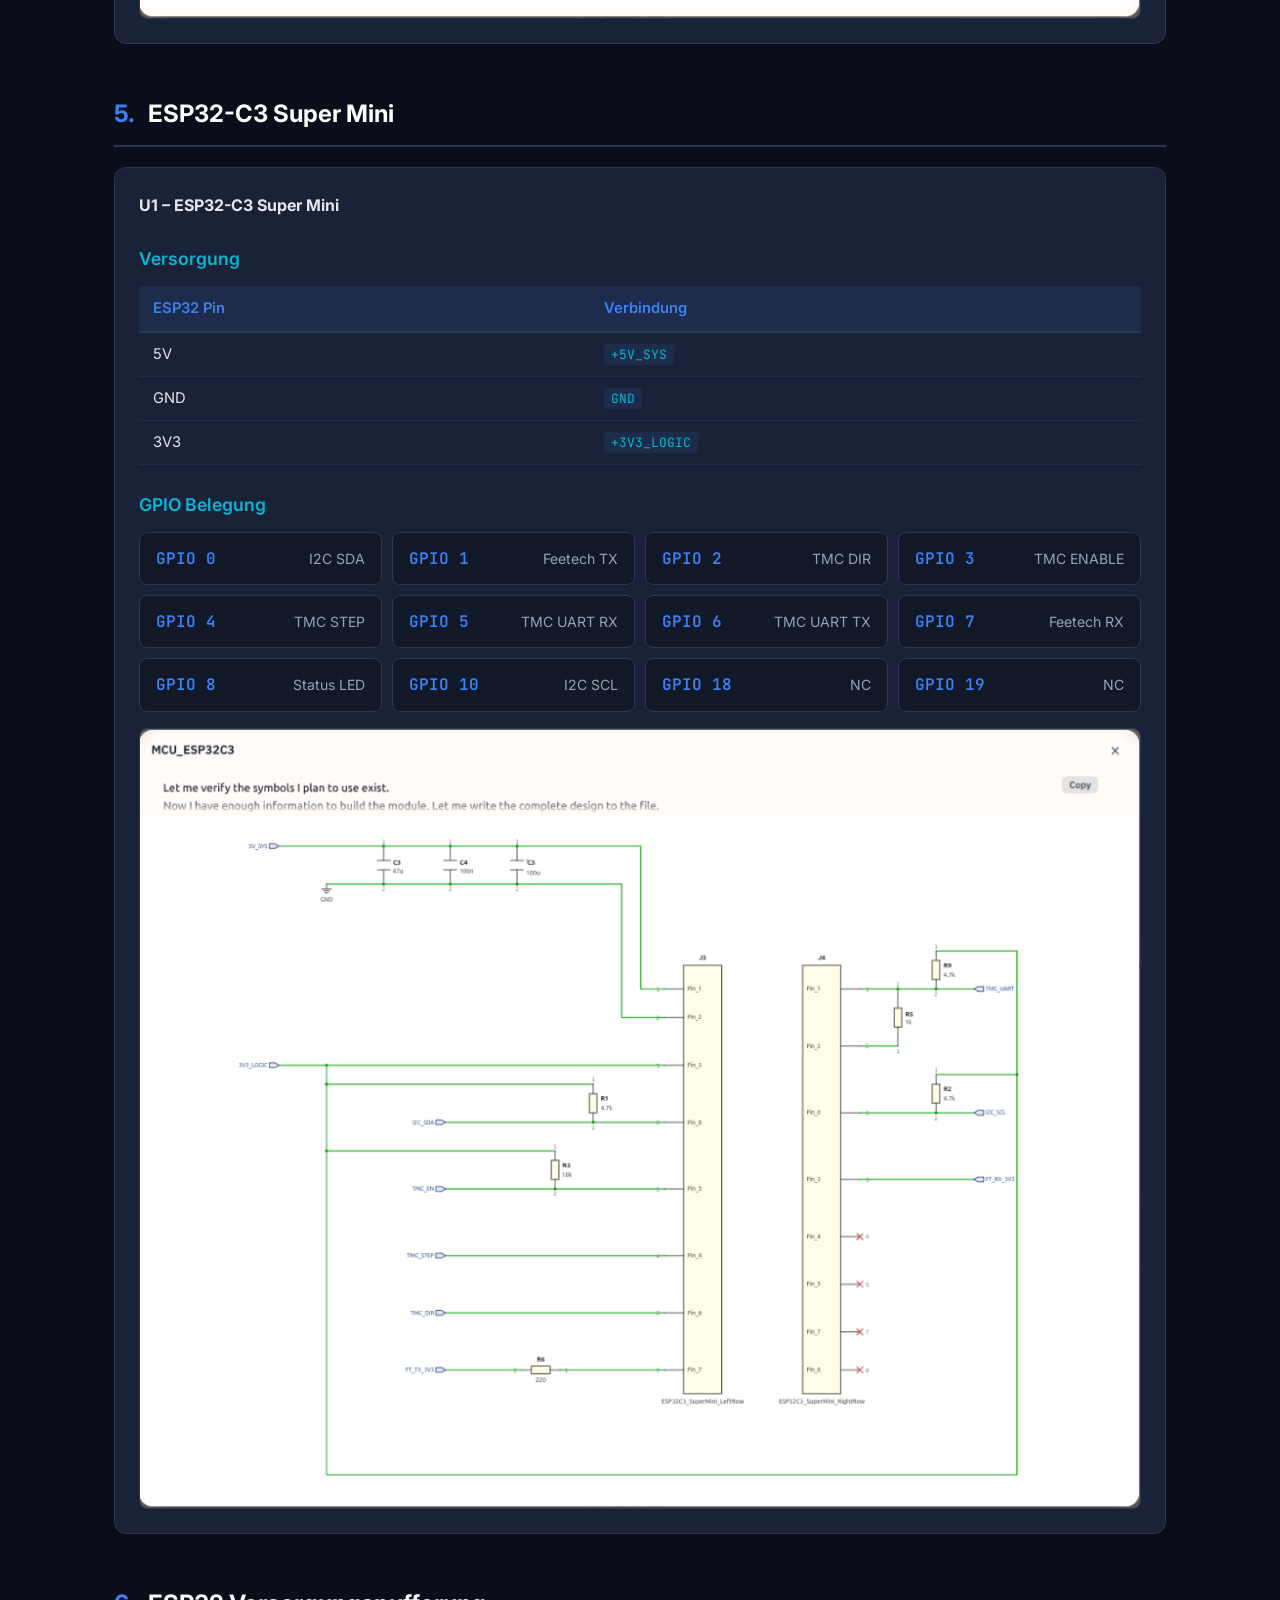
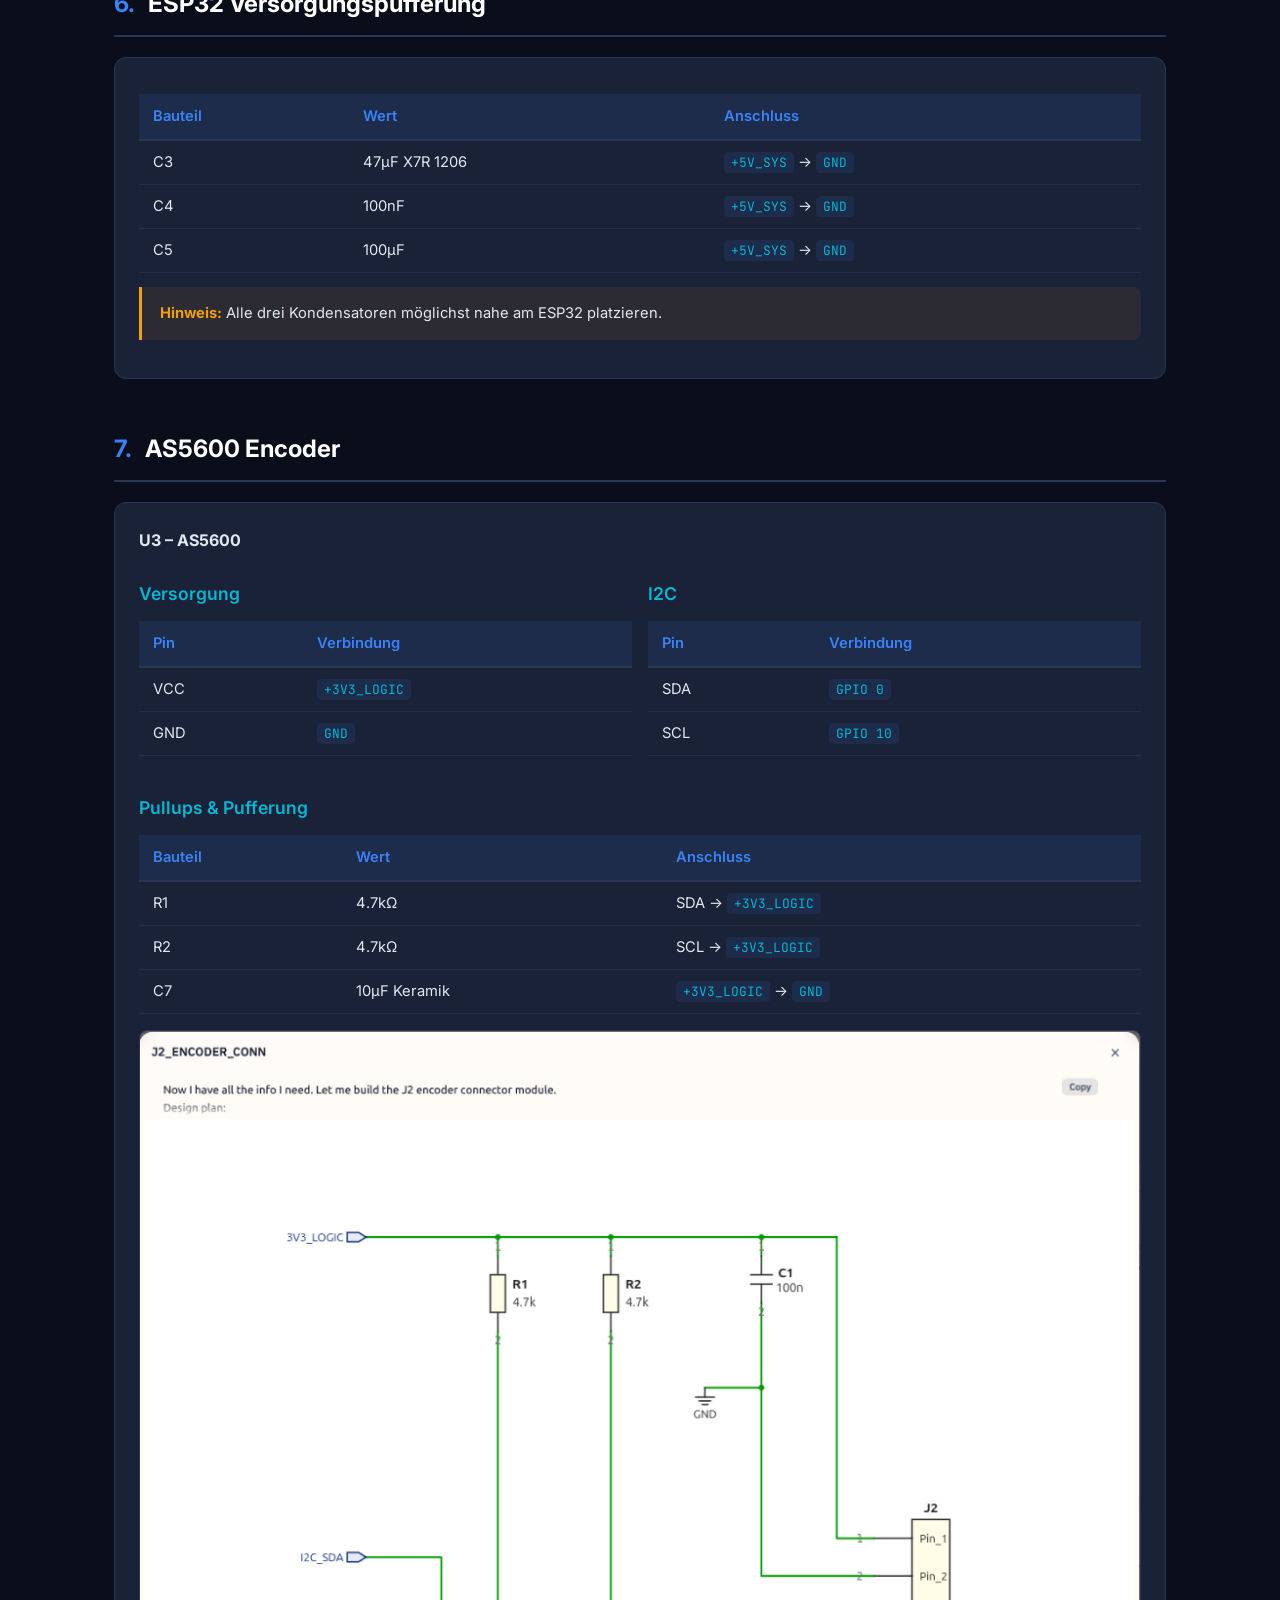
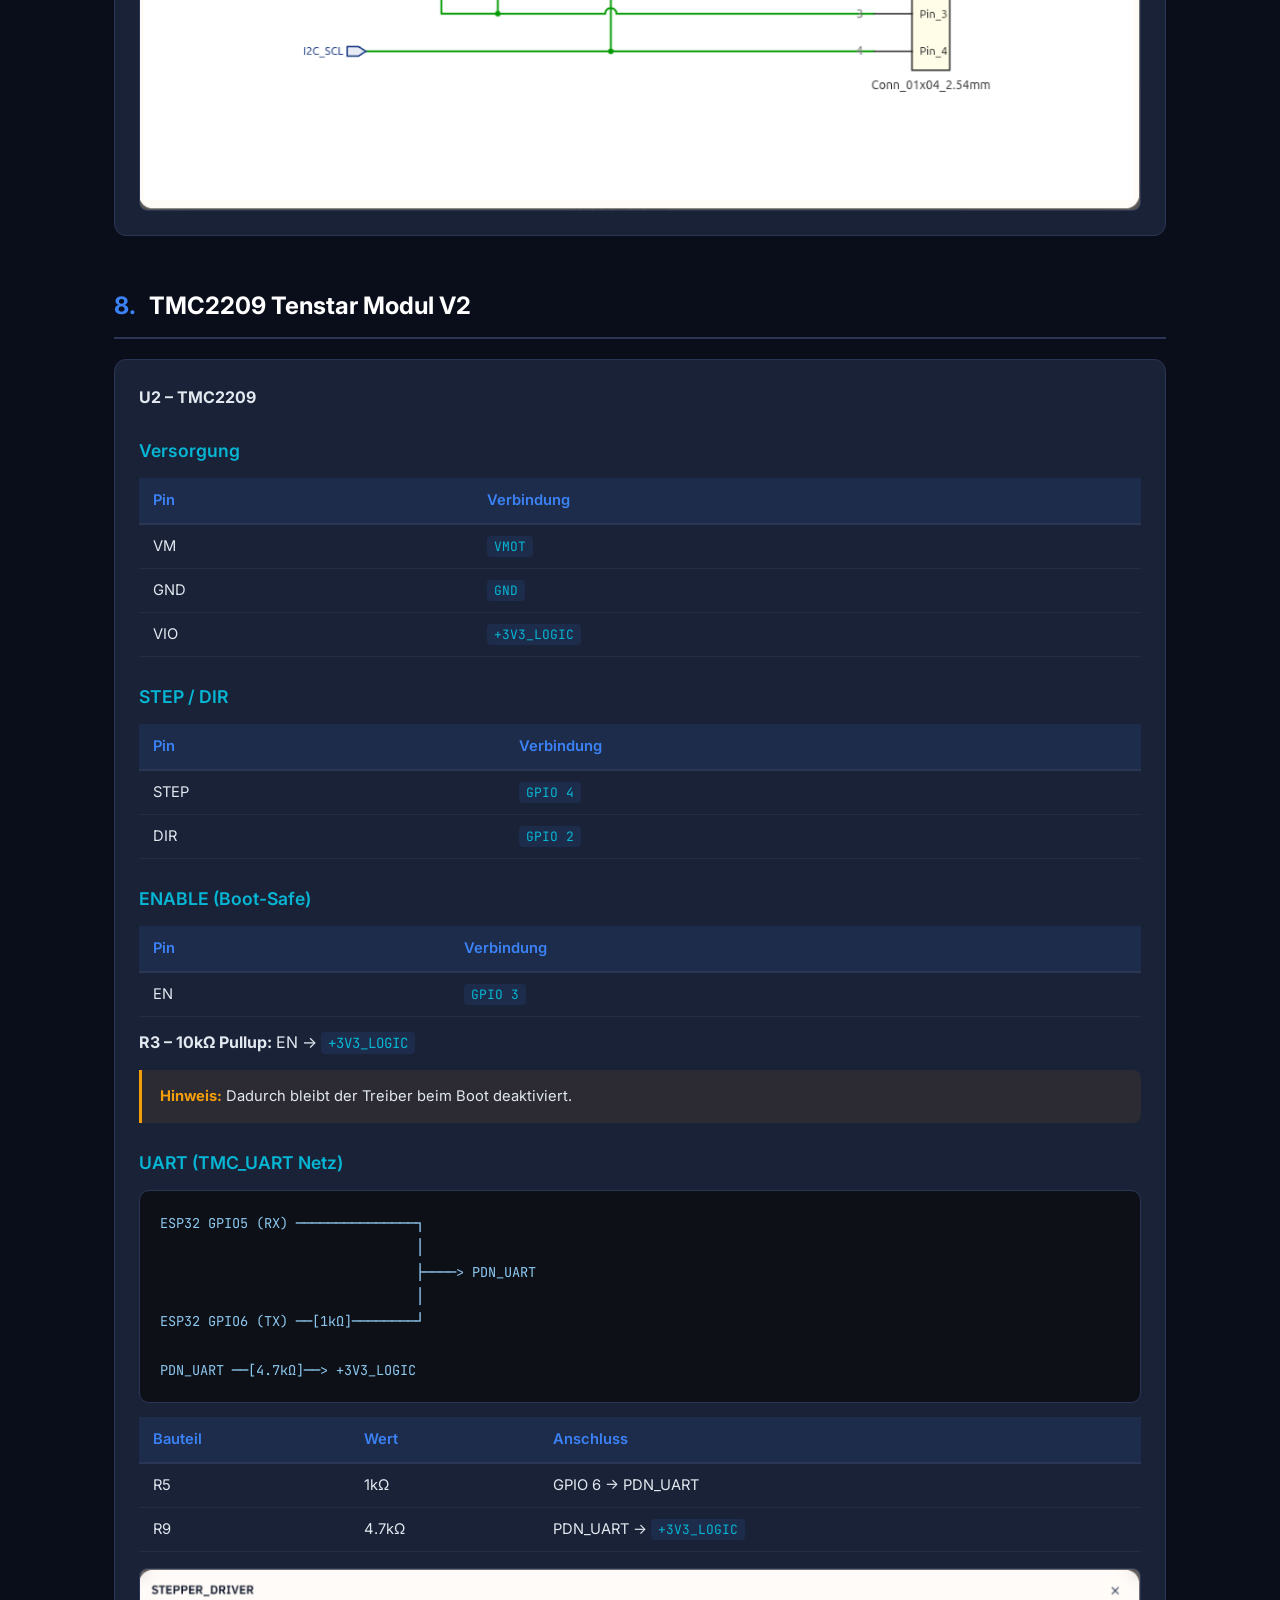
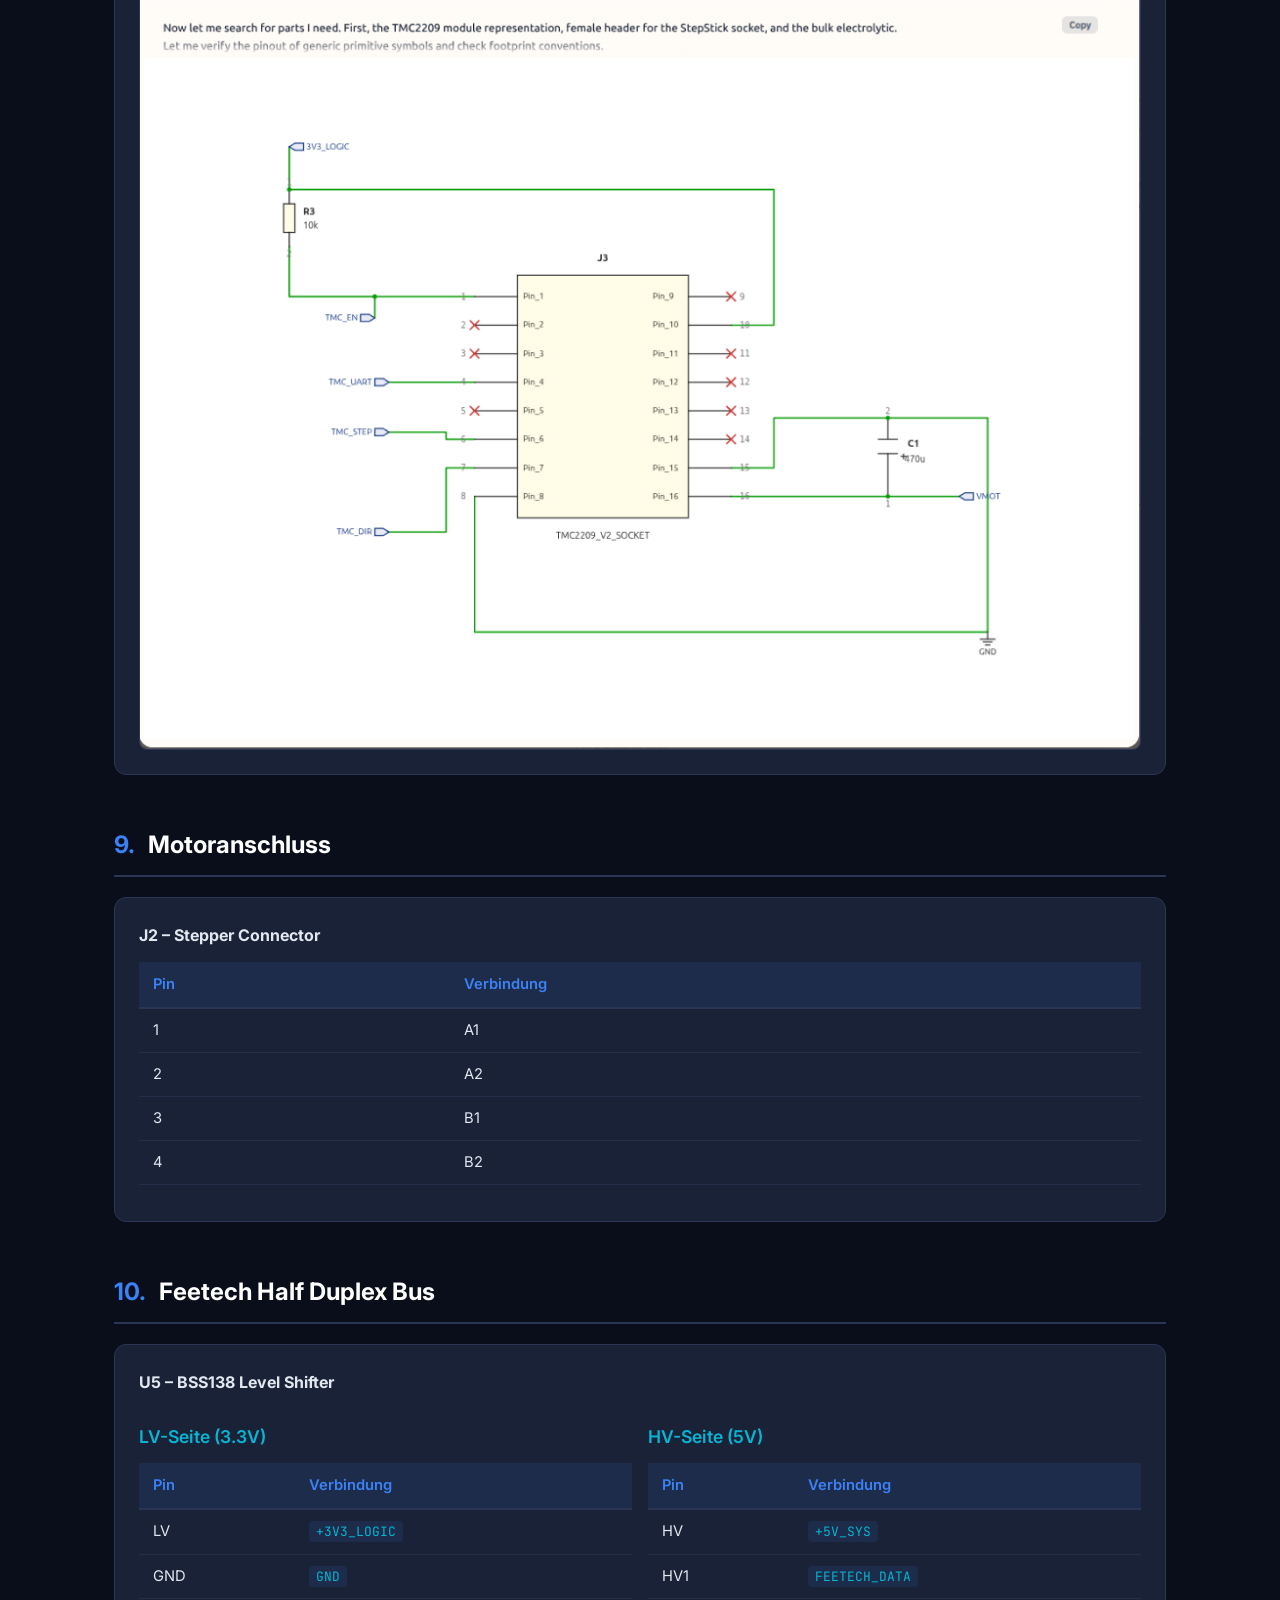
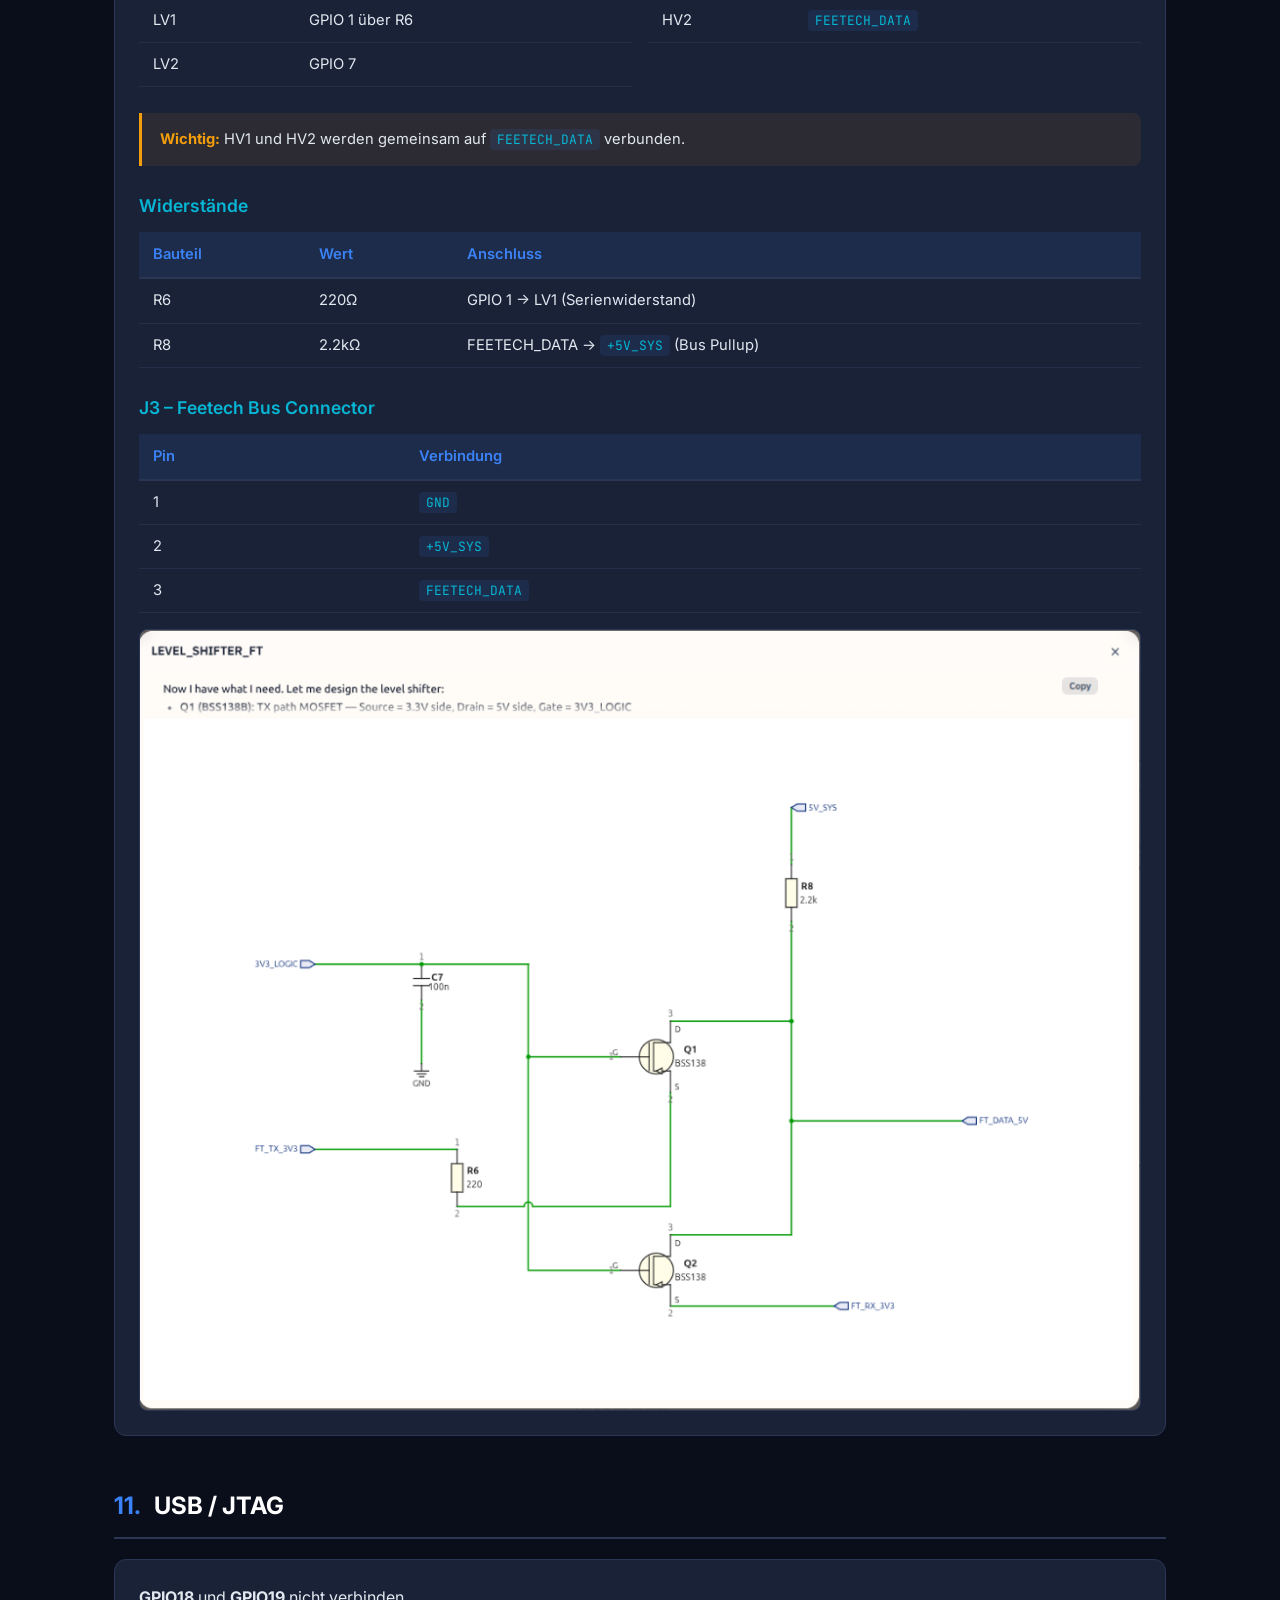
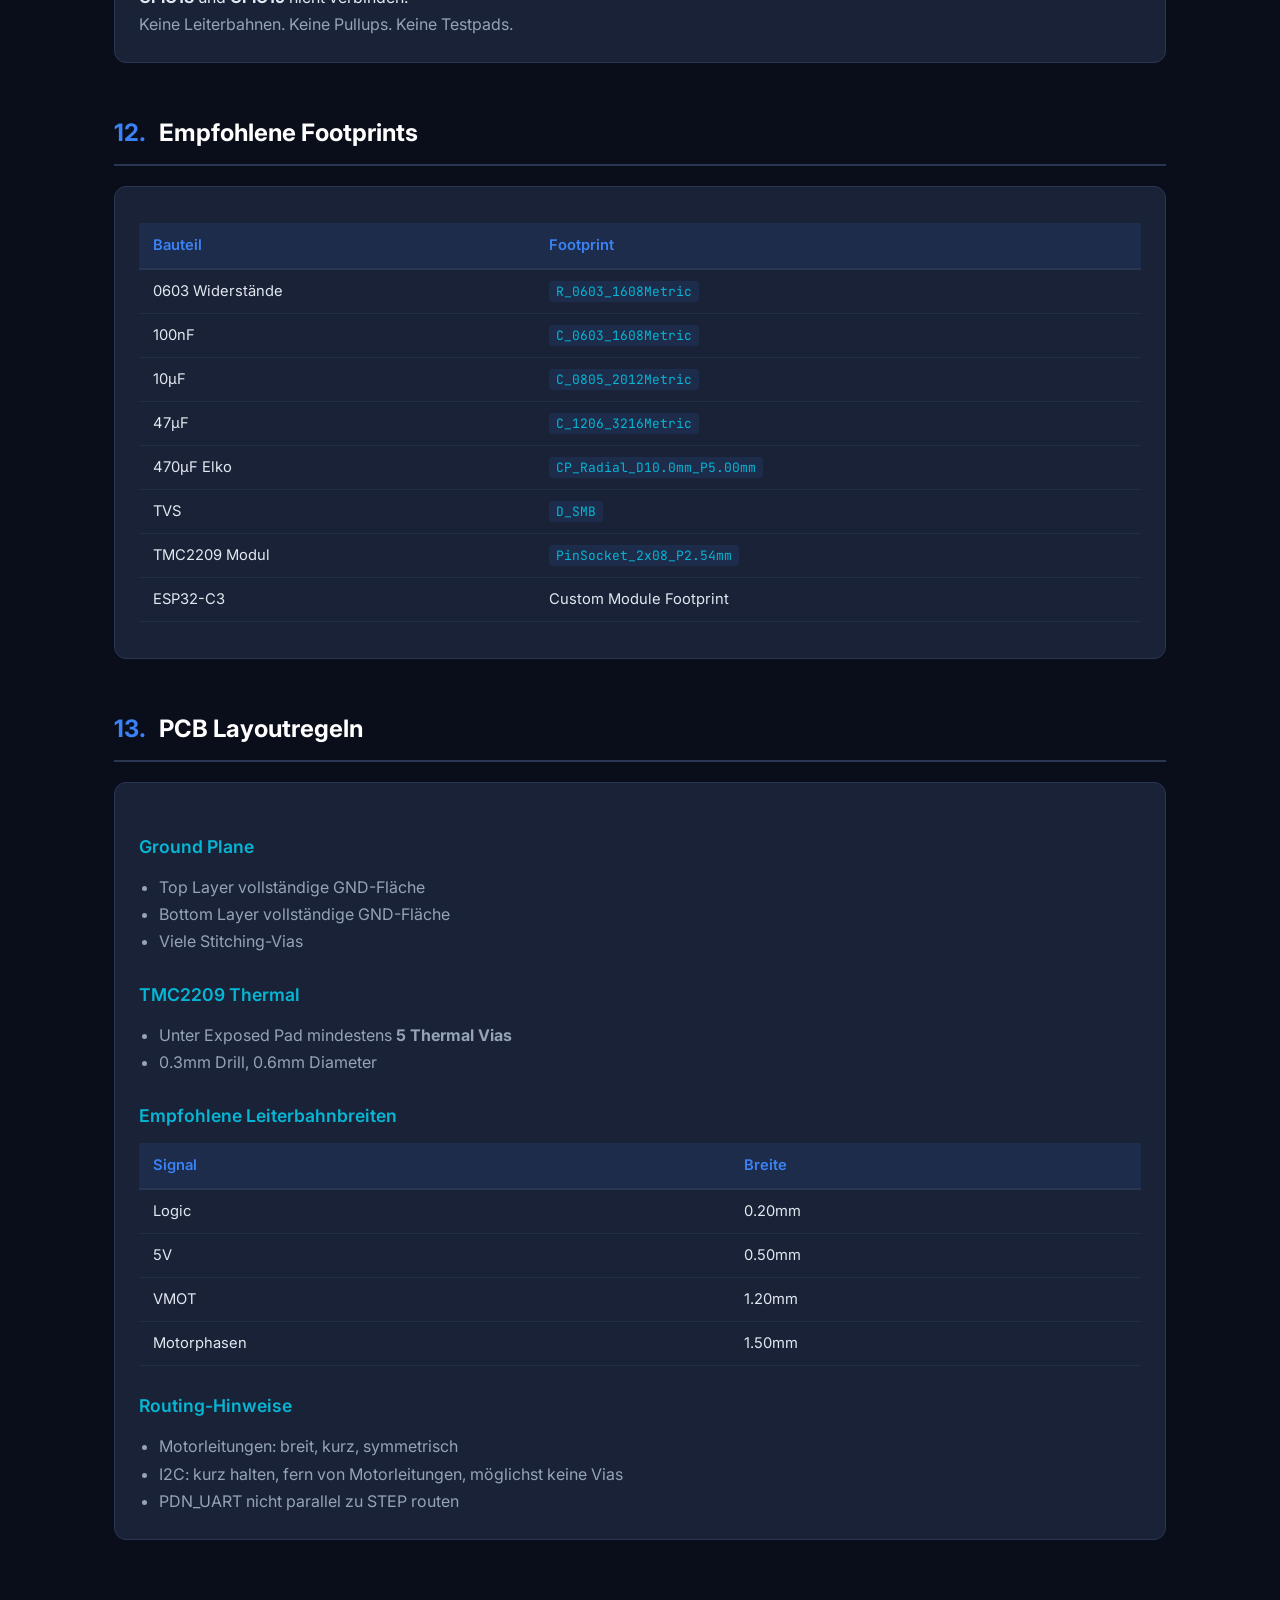
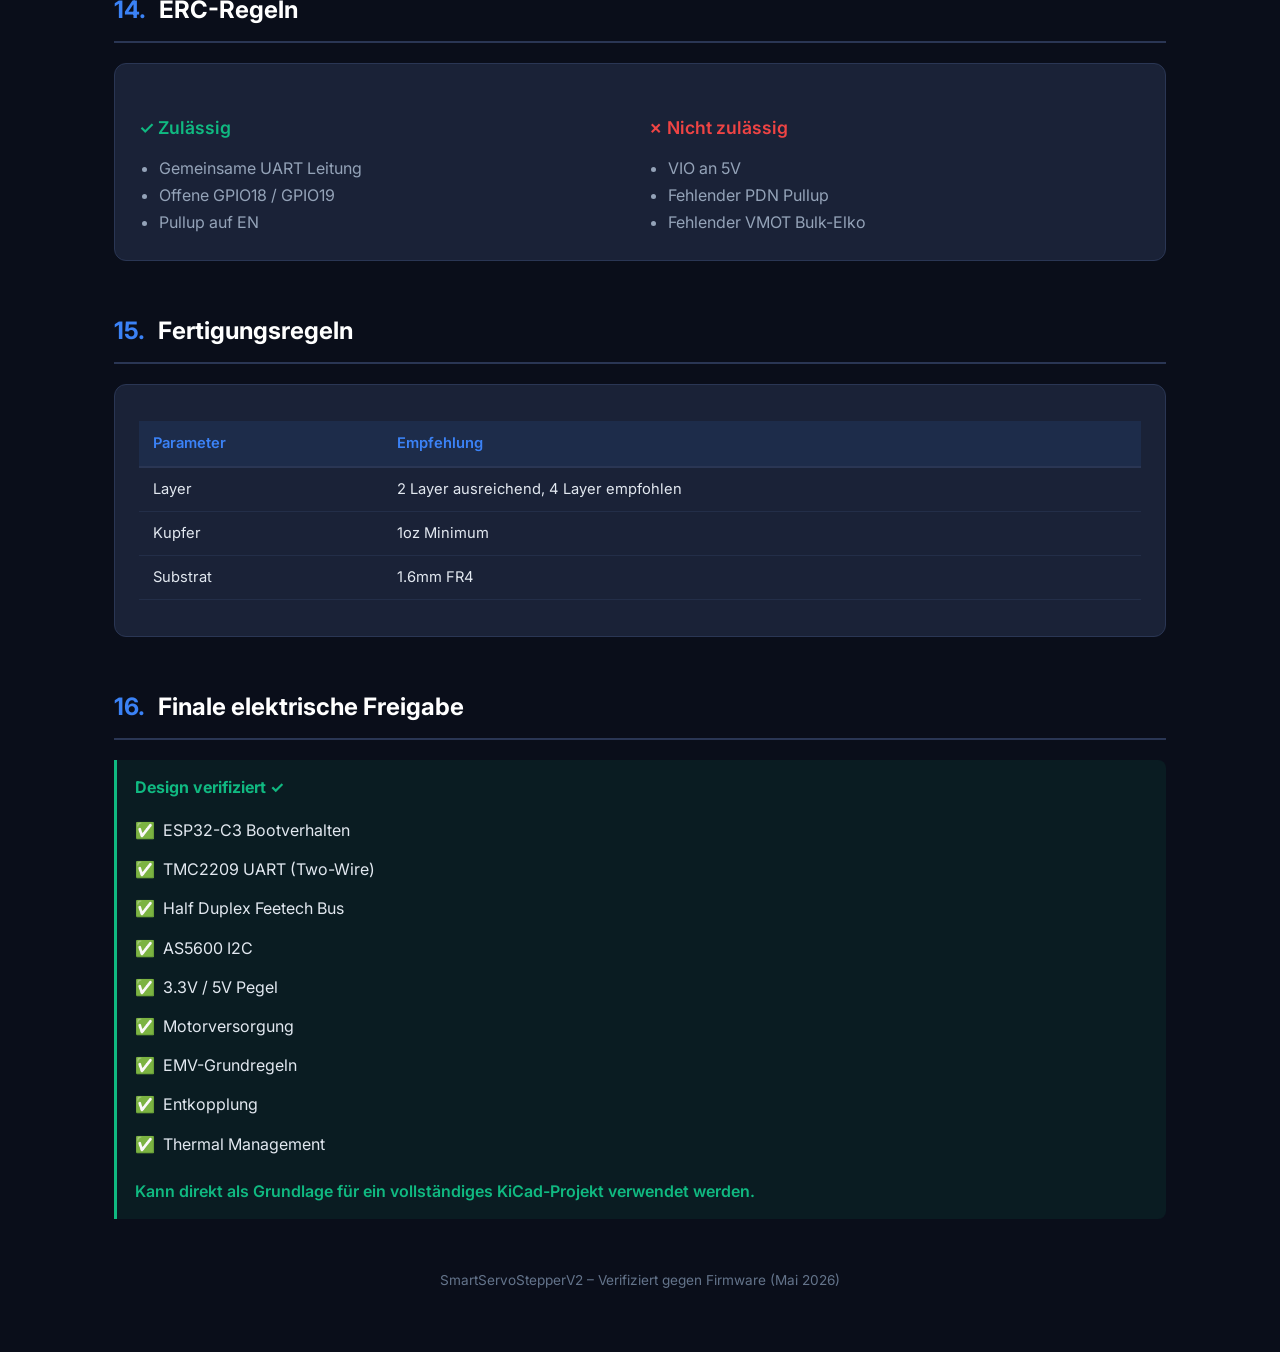
==== commit 2c1c70e6: "docs: Add high-resolution KiCad schematic diagrams to Master-Schaltplan and HTML docs" ====
--- a/kicad/SmartServoStepperV2_Schematic.html
+++ b/kicad/SmartServoStepperV2_Schematic.html
@@ -124,6 +124,8 @@
 </div>
 <p style="margin-top:14px"><strong>C6 – 22µF Keramik</strong></p>
 <div class="schem">+5V_SYS → GND</div>
+
+<img src="schematics/01_BUCK_5V_MP1584EN.png" alt="MP1584EN Buck Converter 5V Schaltplan" style="max-width:100%; height:auto; border-radius:8px; border:1px solid var(--border); margin-top:16px; display:block;">
 </div>
 
 <!-- 5. ESP32-C3 -->
@@ -154,6 +156,8 @@
 <div class="pin"><span class="gpio">GPIO 18</span><span class="fn">NC</span></div>
 <div class="pin"><span class="gpio">GPIO 19</span><span class="fn">NC</span></div>
 </div>
+
+<img src="schematics/02_MCU_ESP32C3.png" alt="MCU ESP32-C3 Super Mini Schaltplan" style="max-width:100%; height:auto; border-radius:8px; border:1px solid var(--border); margin-top:16px; display:block;">
 </div>
 
 <!-- 6. ESP32 Pufferung -->
@@ -198,6 +202,8 @@
 <tr><td>R2</td><td>4.7kΩ</td><td>SCL → <code>+3V3_LOGIC</code></td></tr>
 <tr><td>C7</td><td>10µF Keramik</td><td><code>+3V3_LOGIC</code> → <code>GND</code></td></tr>
 </table>
+
+<img src="schematics/03_J2_ENCODER_CONN.png" alt="J2 Encoder Connector Schaltplan" style="max-width:100%; height:auto; border-radius:8px; border:1px solid var(--border); margin-top:16px; display:block;">
 </div>
 
 <!-- 8. TMC2209 -->
@@ -241,6 +247,8 @@
 <tr><td>R5</td><td>1kΩ</td><td>GPIO 6 → PDN_UART</td></tr>
 <tr><td>R9</td><td>4.7kΩ</td><td>PDN_UART → <code>+3V3_LOGIC</code></td></tr>
 </table>
+
+<img src="schematics/05_STEPPER_DRIVER.png" alt="Stepper Driver TMC2209 Schaltplan" style="max-width:100%; height:auto; border-radius:8px; border:1px solid var(--border); margin-top:16px; display:block;">
 </div>
 
 <!-- 9. Motoranschluss -->
@@ -297,6 +305,8 @@
 <tr><td>2</td><td><code>+5V_SYS</code></td></tr>
 <tr><td>3</td><td><code>FEETECH_DATA</code></td></tr>
 </table>
+
+<img src="schematics/04_LEVEL_SHIFTER_FT.png" alt="Feetech-Bus Level Shifter Schaltplan" style="max-width:100%; height:auto; border-radius:8px; border:1px solid var(--border); margin-top:16px; display:block;">
 </div>
 
 <!-- 11. USB/JTAG -->
